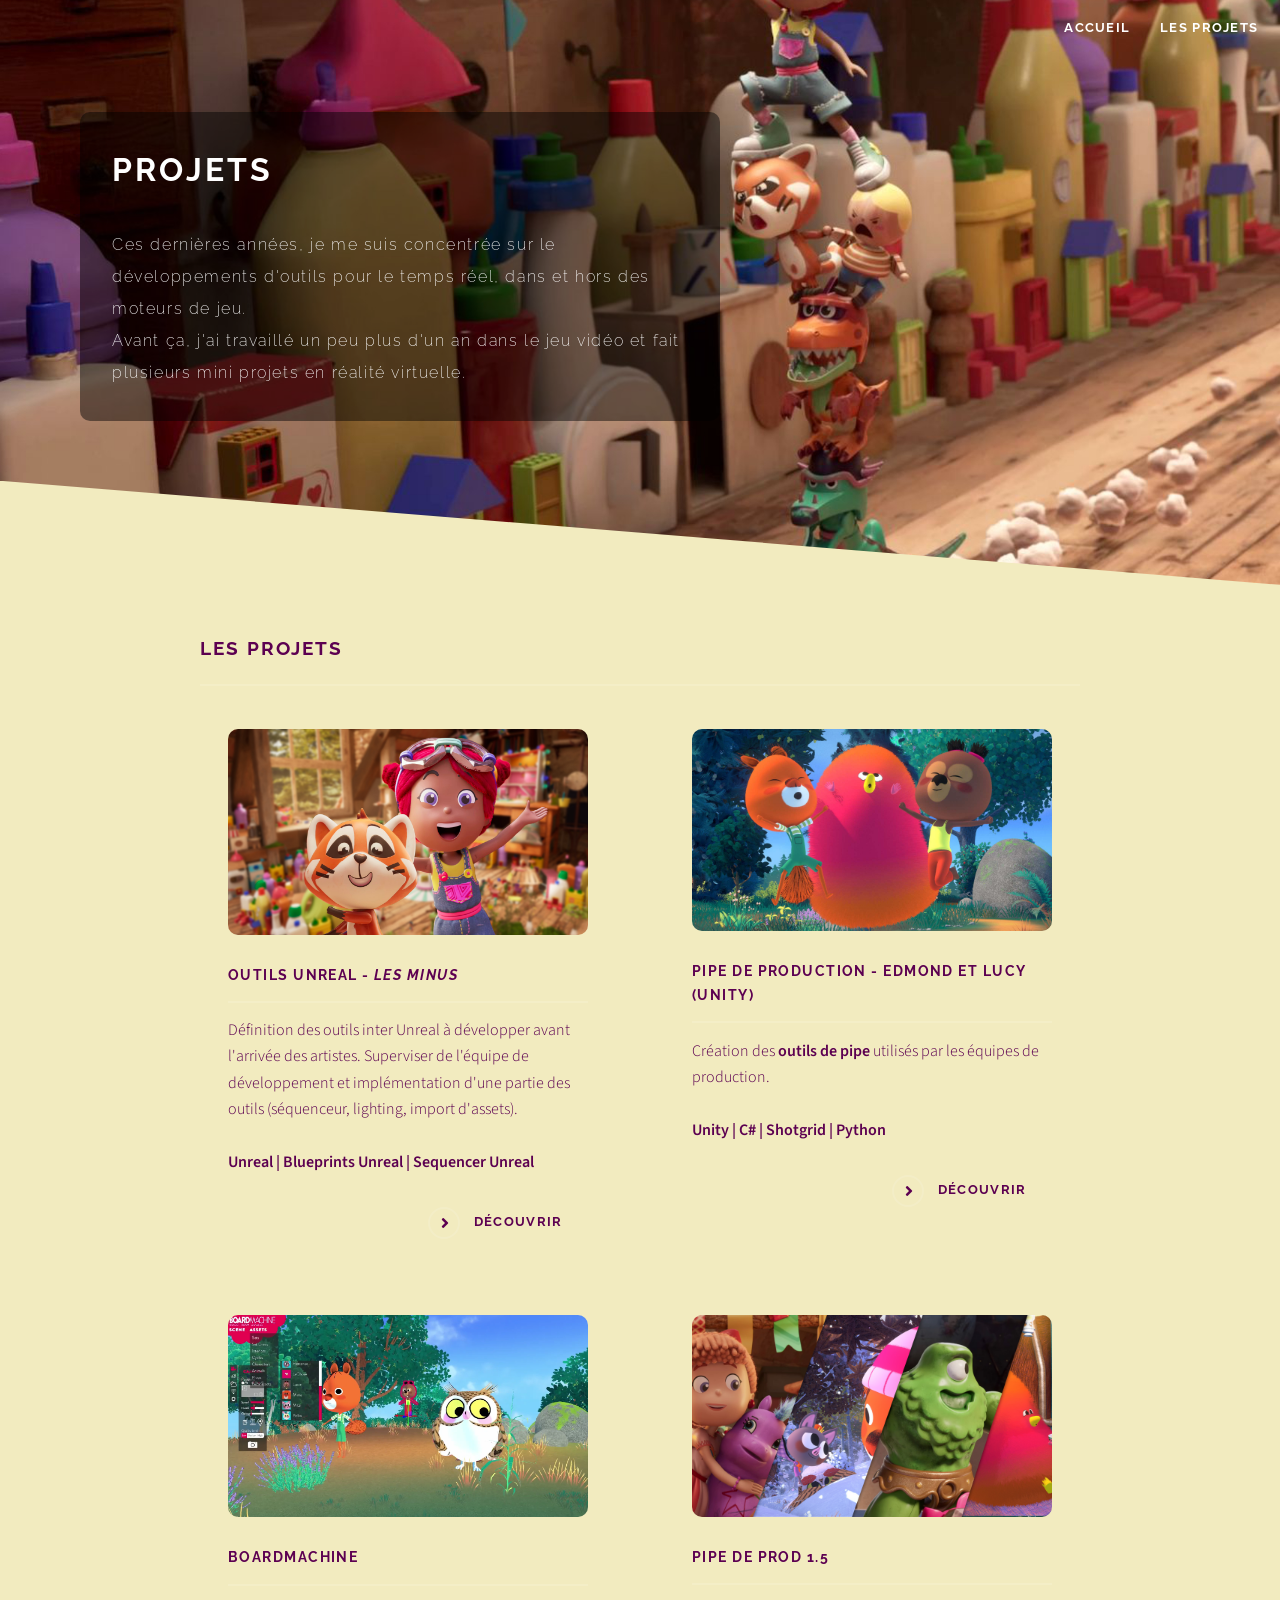
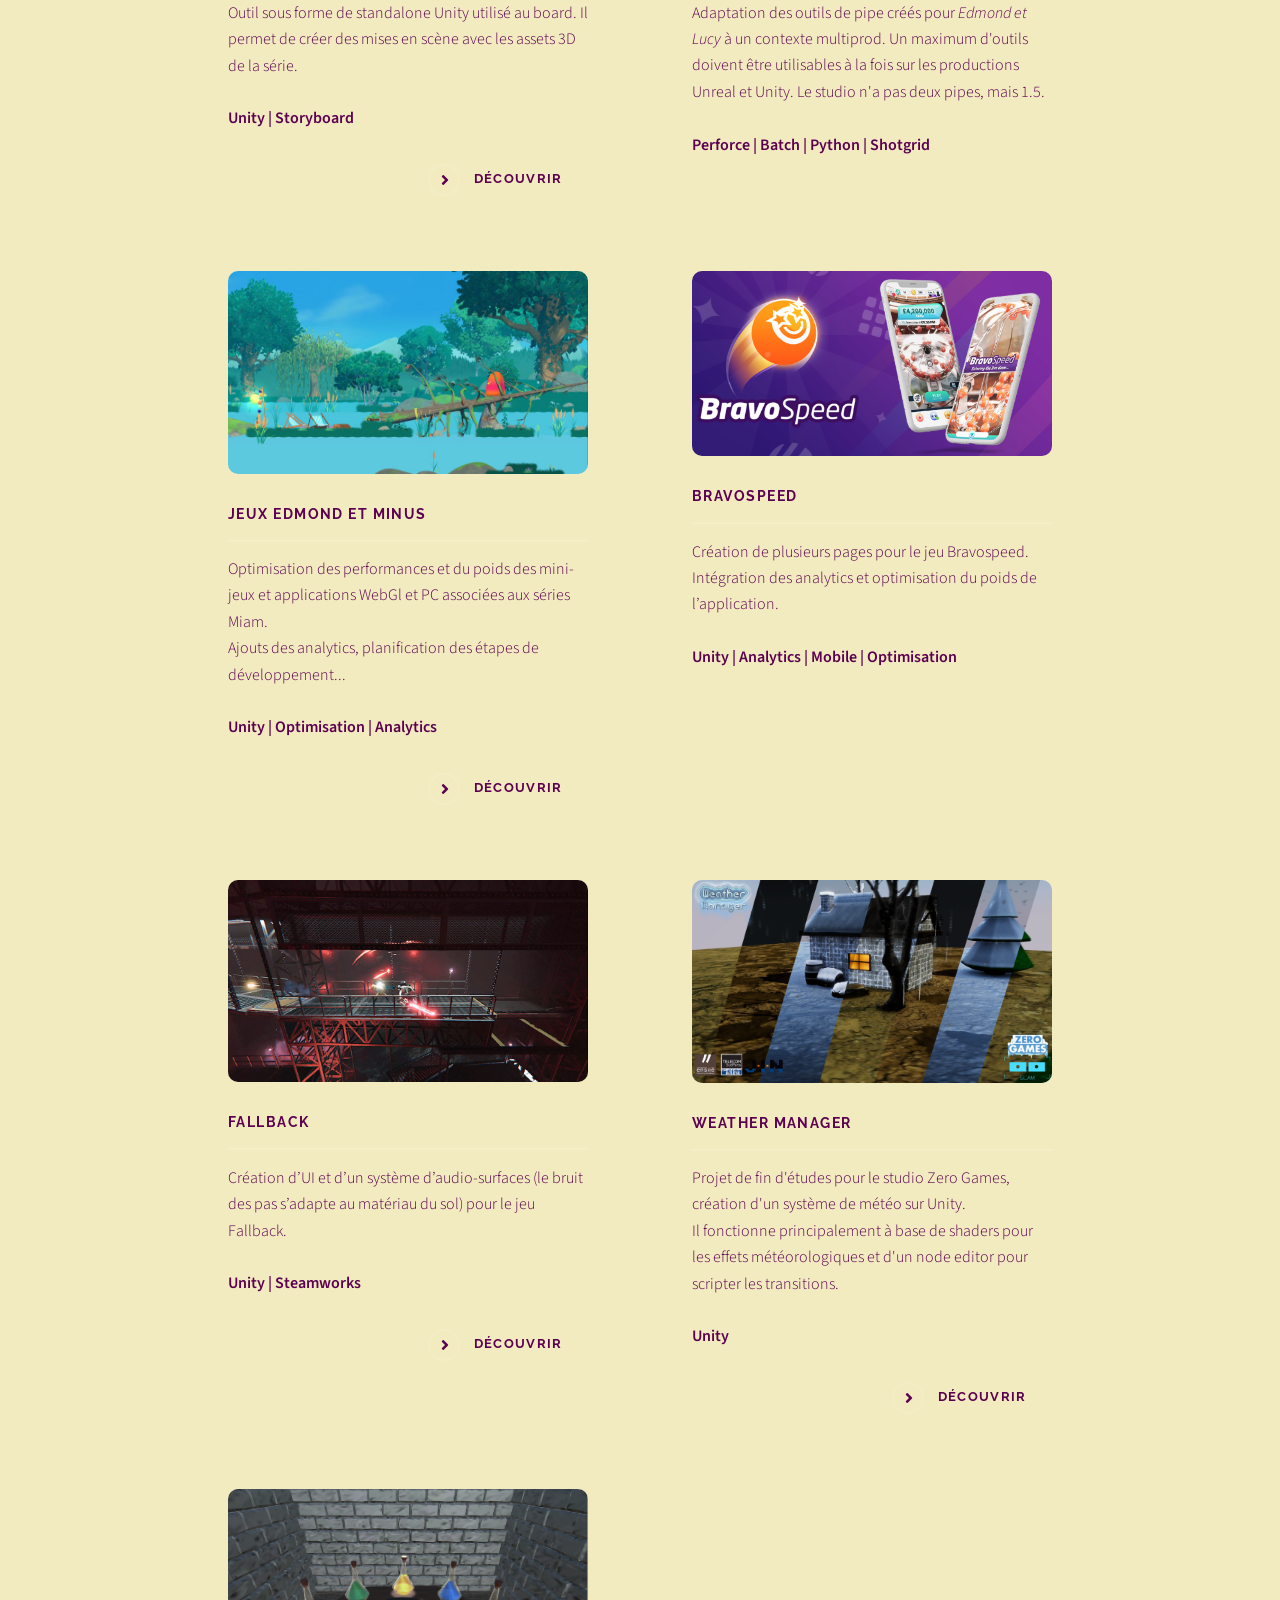
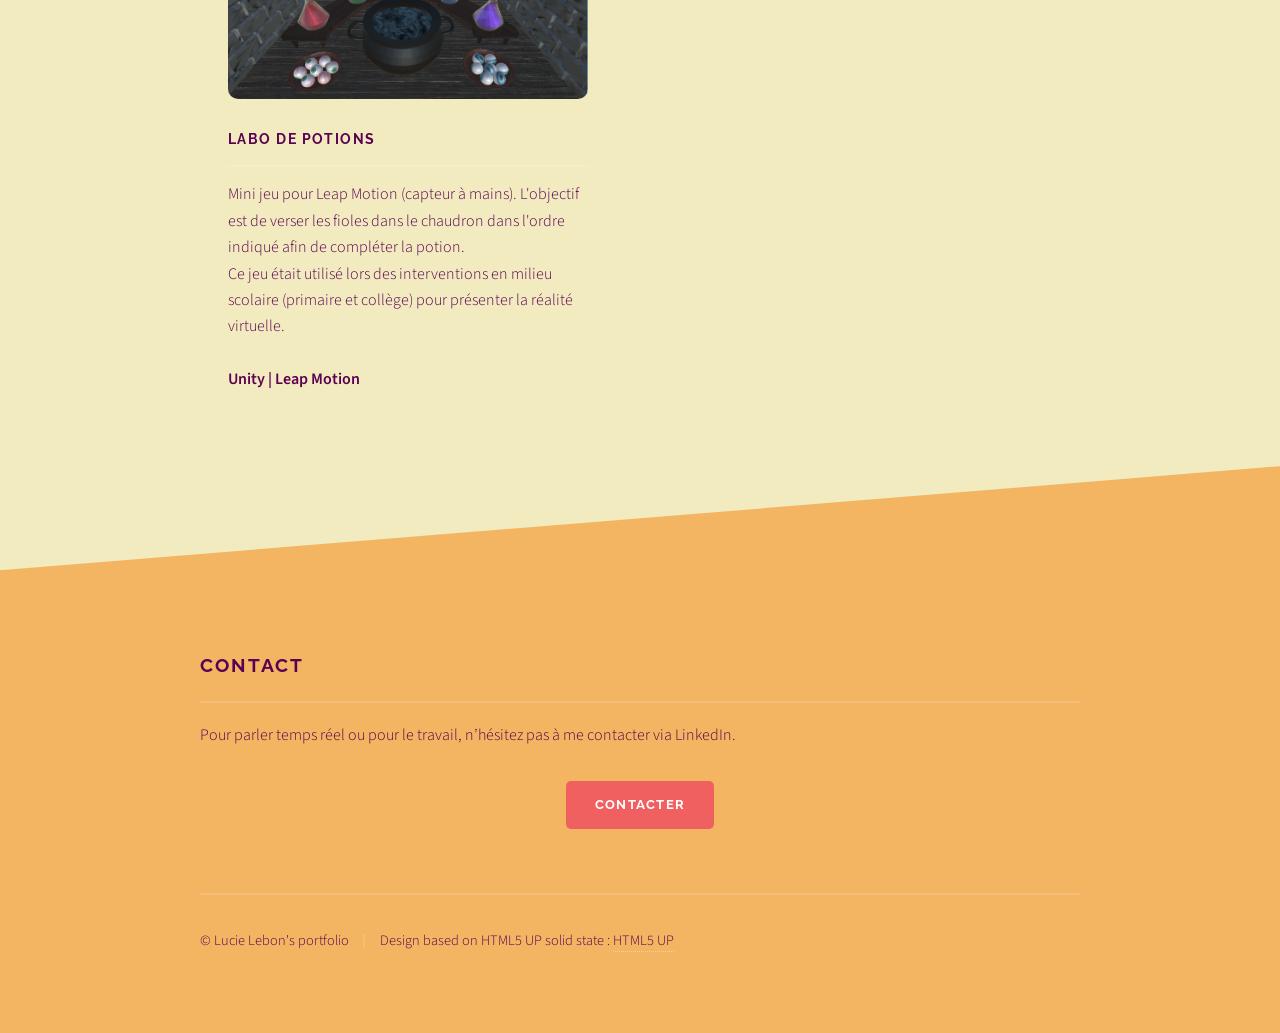
==== projets.html @ c2dc12c7 "Innitial commit : portfolio V1 (index and projects page)" ====
<!DOCTYPE HTML>
<!--
	Based on solid State by HTML5 UP
	html5up.net | @ajlkn
	Free for personal and commercial use under the CCA 3.0 license (html5up.net/license)
-->
<html>
	<head>
		<title>Lucie Lebon - Projets</title>
		<meta charset="utf-8" />
		<meta name="viewport" content="width=device-width, initial-scale=1, user-scalable=no" />
		<link rel="stylesheet" href="assets/css/main.css" />
		<noscript><link rel="stylesheet" href="assets/css/noscript.css" /></noscript>
	</head>
	<body class="is-preload">

		<!-- Page Wrapper -->
			<div id="page-wrapper">

				<!-- Header -->
					<header id="header" class="alt">
						<nav>
							<a href="index.html">Accueil</a>
							<a href="projets.html">Les Projets</a>
						</nav>
					</header>

				<!-- Banner -->
					<section id="banner">
						<div class="inner">
							<h1>Projets</h1>
							<p>Ces dernières années, je me suis concentrée sur le développements d'outils pour le temps réel, dans et hors des moteurs de jeu.<br> Avant ça, j'ai travaillé un peu plus d'un an dans le jeu vidéo et fait plusieurs mini projets en réalité virtuelle.</p>
						</div>
					</section>

				<!-- Wrapper -->
					<section id="wrapper">
						<!-- Four -->
							<section id="four" class="wrapper alt style1">
								<div class="inner">
									<h2 class="major">Les Projets</h2>
										<section class="features">
											<article>
												<a href="#" class="image"><img src="images/Minus_TitusOli.jpg" alt="" /></a>
												<h3 class="major"> Outils Unreal - <em>Les Minus</em></h3>
												<p> Définition des outils inter Unreal à développer avant l'arrivée des artistes. Superviser de l'équipe de développement et implémentation d'une partie des outils (séquenceur, lighting, import d'assets).
													<br><br><b> Unreal | Blueprints Unreal | Sequencer Unreal</b></p>
												<a target="_blank" href="https://vimeo.com/1071017228/202556dc96?fl=pl&fe=cm" class="special">Découvrir</a>
											</article>
											<article>
												<a href="#" class="image"><img src="images/Edmond-S1_2.jpg" alt="" /></a>
												<h3 class="major">Pipe de production - Edmond et Lucy (Unity)</h3>
												<p>Création des <b>outils de pipe</b> utilisés par les équipes de production.
													<br><br><b>Unity | C# | Shotgrid | Python</b></p>												
												<a target="_blank" href="https://vimeo.com/757089770/e929ce6b4c?fl=pl&fe=cm" class="special">Découvrir</a>
											</article>
											<article>
												<a href="#" class="image"><img src="images/BM_A.png" alt="Boardmachine in use" /></a>
												<h3 class="major">BoardMachine</h3>
												<p>Outil sous forme de standalone Unity utilisé au board. Il permet de créer des mises en scène avec les assets 3D de la série.
													<br><br><b>Unity | Storyboard</b>
												</p>
												<a target="_blank" href="https://youtu.be/9EUOyBUL5KM" class="special">Découvrir</a>
											</article>
											<article>
												<a href="#" class="image"><img src="images/Miam.png" alt="" /></a>
												<h3 class="major">Pipe de Prod 1.5</h3>
												<p>Adaptation des outils de pipe créés pour <em>Edmond et Lucy</em> à un contexte multiprod. Un maximum d'outils doivent être utilisables à la fois sur les productions Unreal et Unity. Le studio n'a pas deux pipes, mais 1.5.
												<br><br><b>Perforce | Batch | Python | Shotgrid</b>
												</p>
											</article>
											<article>
												<a href="#" class="image"><img src="images/VoyageChoseB.png" alt="" /></a>
												<h3 class="major">Jeux Edmond et Minus</h3>
												<p>Optimisation des performances et du poids des mini-jeux et applications WebGl et PC associées aux séries Miam.
													<br> Ajouts des analytics, planification des étapes de développement...
													<br><br><b>Unity | Optimisation | Analytics </b></p>
												<a target="_blank" href="https://vimeo.com/1075980829/8befa8e661?fl=pl&fe=cm" class="special">Découvrir</a>
											</article>
											<article>
												<a href="#" class="image"><img src="images/BravoSpeed.png" alt="Bravospeed promotionnal visual" /></a>
												<h3 class="major">Bravospeed</h3>
												<p>Création de plusieurs pages pour le jeu Bravospeed. Intégration des analytics et optimisation du poids de l’application.
													<br><br><b>Unity | Analytics | Mobile | Optimisation</b>
												</p>
											</article>
											<article>
												<a href="#" class="image"><img src="images/Endroad_Fallback.jpg" alt="Fallback level" /></a>
												<h3 class="major">Fallback</h3>
												<p>Création d’UI et d’un système d’audio-surfaces (le bruit des pas s’adapte au matériau du sol) pour le jeu Fallback.
													<br><br><b>Unity | Steamworks</b>
												</p>
												<a target="_blank" href="https://store.steampowered.com/app/864540/Fallback/" class="special">Découvrir</a>
											</article>
											<article>
												<a href="#" class="image"><img src="images/WeatherManager.png" alt="Une même scène, différents effets météo" /></a>
												<h3 class="major">Weather Manager</h3>
												<p>Projet de fin d'études pour le studio Zero Games, création d'un système de météo sur Unity.<br> Il fonctionne principalement à base de shaders pour les effets météorologiques et d'un node editor pour scripter les transitions.
													<br><br><b>Unity</b>
												</p>
												<a target="_blank" href="https://youtu.be/SfbwfLjqabw" class="special">Découvrir</a>
											</article>
											<article>
												<a href="#" class="image"><img src="images/LaboPotions_Square.PNG" alt="Les ingrédients autour du chaudron" /></a>
												<h3 class="major">Labo de potions</h3>
												<p>Mini jeu pour Leap Motion (capteur à mains). L'objectif est de verser les fioles dans le chaudron dans l'ordre indiqué afin de compléter la potion.
													<br> Ce jeu était utilisé lors des interventions en milieu scolaire (primaire et collège) pour présenter la réalité virtuelle.
													<br><br><b>Unity | Leap Motion</b>
												</p>
											</article>
										</section>
								</div>
							</section>

					</section>

				<!-- Footer -->
					<section id="footer">
						<div class="inner">
							<h2 class="major">Contact</h2>
							<p>  Pour parler temps réel ou pour le travail, n’hésitez pas à me contacter via LinkedIn.</p>
							<div style="text-align: center;">
								<a target="_blank" href="www.linkedin.com/in/lucielebon" class="button primary">Contacter</a>
							</div>
							<ul class="copyright">
								<li>&copy; Lucie Lebon's portfolio </li><li>Design based on HTML5 UP solid state : <a href="http://html5up.net">HTML5 UP</a></li>
							</ul>
						</div>
					</section>

			</div>

		<!-- Scripts -->
			<script src="assets/js/jquery.min.js"></script>
			<script src="assets/js/jquery.scrollex.min.js"></script>
			<script src="assets/js/browser.min.js"></script>
			<script src="assets/js/breakpoints.min.js"></script>
			<script src="assets/js/util.js"></script>
			<script src="assets/js/main.js"></script>

	</body>
</html>
---- assets/css/main.css ----
@import url(fontawesome-all.min.css);
@import url("https://fonts.googleapis.com/css?family=Raleway:200,700|Source+Sans+Pro:300,600,300italic,600italic");

/*
	Solid State by HTML5 UP
	html5up.net | @ajlkn
	Free for personal and commercial use under the CCA 3.0 license (html5up.net/license)
*/

html, body, div, span, applet, object,
iframe, h1, h2, h3, h4, h5, h6, p, blockquote,
pre, a, abbr, acronym, address, big, cite,
code, del, dfn, em, img, ins, kbd, q, s, samp,
small, strike, strong, sub, sup, tt, var, b,
u, i, center, dl, dt, dd, ol, ul, li, fieldset,
form, label, legend, table, caption, tbody,
tfoot, thead, tr, th, td, article, aside,
canvas, details, embed, figure, figcaption,
footer, header, hgroup, menu, nav, output, ruby,
section, summary, time, mark, audio, video {
	margin: 0;
	padding: 0;
	border: 0;
	font-size: 100%;
	font: inherit;
	vertical-align: baseline;}

article, aside, details, figcaption, figure,
footer, header, hgroup, menu, nav, section {
	display: block;}

body {
	line-height: 1;
}

ol, ul {
	list-style: none;
}

blockquote, q {
	quotes: none;
}

	blockquote:before, blockquote:after, q:before, q:after {
		content: '';
		content: none;
	}

table {
	border-collapse: collapse;
	border-spacing: 0;
}

body {
	-webkit-text-size-adjust: none;
}

mark {
	background-color: transparent;
	color: inherit;
}

input::-moz-focus-inner {
	border: 0;
	padding: 0;
}

input, select, textarea {
	-moz-appearance: none;
	-webkit-appearance: none;
	-ms-appearance: none;
	appearance: none;
}

/* Basic */

	@-ms-viewport {
		width: device-width;
	}

	body {
		-ms-overflow-style: scrollbar;
	}

	@media screen and (max-width: 480px) {

		html, body {
			min-width: 320px;
		}

	}

	html {
		box-sizing: border-box;
	}

	*, *:before, *:after {
		box-sizing: inherit;
	}

	body {
		background-color: #F2EBBF;
		/* background-image: linear-gradient(to top, rgba(46, 49, 65, 0.8), rgba(46, 49, 65, 0.8)), url("../../images/bg.jpg"); */
		background-size: auto,
 cover;
		background-attachment: fixed,
 fixed;
		background-position: center,
 center;
	}

		body.is-preload *, body.is-preload *:before, body.is-preload *:after {
			-moz-animation: none !important;
			-webkit-animation: none !important;
			-ms-animation: none !important;
			animation: none !important;
			-moz-transition: none !important;
			-webkit-transition: none !important;
			-ms-transition: none !important;
			transition: none !important;
		}

/* Type */

	body, input, select, textarea {
		color: #5C0051;
		font-family: "Source Sans Pro", Helvetica, sans-serif;
		font-size: 16.5pt;
		font-weight: 300;
		line-height: 1.65;
	}

		@media screen and (max-width: 1680px) {

			body, input, select, textarea {
				font-size: 13pt;
			}

		}

		@media screen and (max-width: 1280px) {

			body, input, select, textarea {
				font-size: 12pt;
			}

		}

		@media screen and (max-width: 980px) {

			body, input, select, textarea {
				font-size: 12pt;
			}

		}

		@media screen and (max-width: 736px) {

			body, input, select, textarea {
				font-size: 12pt;
			}

		}

		@media screen and (max-width: 480px) {

			body, input, select, textarea {
				font-size: 12pt;
			}

		}

	a {
		-moz-transition: color 0.2s ease-in-out, border-bottom-color 0.2s ease-in-out;
		-webkit-transition: color 0.2s ease-in-out, border-bottom-color 0.2s ease-in-out;
		-ms-transition: color 0.2s ease-in-out, border-bottom-color 0.2s ease-in-out;
		transition: color 0.2s ease-in-out, border-bottom-color 0.2s ease-in-out;
		border-bottom: dotted 1px rgba(255, 255, 255, 0.35);
		color: #5C0051;
		text-decoration: none;
	}

		a:hover {
			border-bottom-color: transparent;
			color: #5C0051 !important;
		}

		a.special:not(.button) {
			text-decoration: none;
			border-bottom: 0;
			display: block;
			font-family: Raleway, Helvetica, sans-serif;
			font-size: 0.8em;
			font-weight: 700;
			letter-spacing: 0.1em;
			margin: 0 2em 2em 2em;
			text-transform: uppercase;
			text-align: right;
		}

			a.special:not(.button):before {
				-moz-osx-font-smoothing: grayscale;
				-webkit-font-smoothing: antialiased;
				display: inline-block;
				font-style: normal;
				font-variant: normal;
				text-rendering: auto;
				line-height: 1;
				text-transform: none !important;
				font-family: 'Font Awesome 5 Free';
				font-weight: 900;
			}

			a.special:not(.button):before {
				-moz-transition: background-color 0.2s ease-in-out;
				-webkit-transition: background-color 0.2s ease-in-out;
				-ms-transition: background-color 0.2s ease-in-out;
				transition: background-color 0.2s ease-in-out;
				border-radius: 100%;
				border: solid 2px rgba(255, 255, 255, 0.125);
				content: '\f105';
				display: inline-block;
				font-size: 1.25em;
				height: 2em;
				line-height: 1.75em;
				margin-right: 0.85em;
				text-align: center;
				text-indent: 0.15em;
				vertical-align: middle;
				width: 2em;
			}

			a.special:not(.button):hover:before {
				background-color: rgba(255, 255, 255, 0.025);
			}

			a.special:not(.button):active:before {
				background-color: rgba(255, 255, 255, 0.075);
			}

	strong, b {
		color: #5C0051;
		font-weight: 600;
	}

	em, i {
		font-style: italic;
	}

	p {
		margin: 0 0 2em 0;
	}

	h1, h2, h3, h4, h5, h6 {
		color: #5C0051;
		font-family: Raleway, Helvetica, sans-serif;
		font-weight: 600;
		letter-spacing: 0.1em;
		margin: 0 0 1em 0;
	}

	h1, h2, h3{
		text-transform: uppercase;
		font-weight: 700;
	}

		h1 a, h2 a, h3 a, h4 a, h5 a, h6 a {
			color: inherit;
			text-decoration: none;
			border-bottom: 0;
		}

		h1 span, h2 span, h3 span, h4 span, h5 span, h6 span {
			font-weight: 200;
		}

		h1.major, h2.major, h3.major, h4.major, h5.major, h6.major {
			padding-bottom: 1em;
			border-bottom: solid 2px rgba(255, 255, 255, 0.125);
		}

	h2 {
		font-size: 1.2em;
	}

	h3 {
		font-size: 0.9em;
	}

	h4 {
		font-size: 0.8em;
		margin: 0;
    	padding: 0 0 0.5em 0;
	}


	h5 {
		font-size: 0.7em;
	}

	h6 {
		font-size: 0.7em;
	}

	.dev::before, .recherche::before, .humain::before, .miam::before {
		content:"";
		display: inline-block;
		width: 32px;
		height: 32px;
		background-size: contain;
		background-repeat: no-repeat;
		margin-right: 8px;
		vertical-align: middle;
	}

	.dev::before {
		background-image: url(images/Icone_SurMesure_Colored.png);
	}

	.recherche::before {
		background-image: url(images/Icone_DiscussionTech_Colored.png);
	}

	.humain::before {
		background-image: url(images/Icone_Discussion_Colored.png);
	}

	.miam::before {
		padding-bottom: 1.4em;
		width: 32px;
		height: 32px;
		background-image: url(images/LogoMiam_Rose.png);
	}

	.miam{
		padding-bottom: 1em;
		border-bottom: solid 2px rgba(255, 255, 255, 0.125);
	}

	@media screen and (max-width: 736px) {

		h2 {
			font-size: 1em;
		}

		h3 {
			font-size: 0.8em;
		}

	}

	sub {
		font-size: 0.8em;
		position: relative;
		top: 0.5em;
	}

	sup {
		font-size: 0.8em;
		position: relative;
		top: -0.5em;
	}

	blockquote {
		border-left: solid 4px rgba(255, 255, 255, 0.125);
		font-style: italic;
		margin: 0 0 2em 0;
		padding: 0.5em 0 0.5em 2em;
	}

	code {
		background: rgba(255, 255, 255, 0.025);
		border-radius: 5px;
		border: solid 2px rgba(255, 255, 255, 0.125);
		font-family: "Courier New", monospace;
		font-size: 0.9em;
		margin: 0 0.25em;
		padding: 0.25em 0.65em;
	}

	pre {
		-webkit-overflow-scrolling: touch;
		font-family: "Courier New", monospace;
		font-size: 0.9em;
		margin: 0 0 2em 0;
	}

		pre code {
			display: block;
			line-height: 1.75em;
			padding: 1em 1.5em;
			overflow-x: auto;
		}

	hr {
		border: 0;
		border-bottom: solid 2px rgba(255, 255, 255, 0.125);
		margin: 2.5em 0;
	}

		hr.major {
			margin: 4em 0;
		}

	.align-left {
		text-align: left;
	}

	.align-center {
		text-align: center;
	}

	.align-right {
		text-align: right;
	}

/* Row */

	.row {
		display: flex;
		flex-wrap: wrap;
		box-sizing: border-box;
		align-items: stretch;
	}

		.row > * {
			box-sizing: border-box;
		}

		.row.gtr-uniform > * > :last-child {
			margin-bottom: 0;
		}

		.row.aln-left {
			justify-content: flex-start;
		}

		.row.aln-center {
			justify-content: center;
		}

		.row.aln-right {
			justify-content: flex-end;
		}

		.row.aln-top {
			align-items: flex-start;
		}

		.row.aln-middle {
			align-items: center;
		}

		.row.aln-bottom {
			align-items: flex-end;
		}

		.row > .imp {
			order: -1;
		}

		.row > .col-1 {
			width: 8.33333%;
		}

		.row > .off-1 {
			margin-left: 8.33333%;
		}

		.row > .col-2 {
			width: 16.66667%;
		}

		.row > .off-2 {
			margin-left: 16.66667%;
		}

		.row > .col-3 {
			width: 25%;
		}

		.row > .off-3 {
			margin-left: 25%;
		}

		.row > .col-4 {
			width: 33.33333%;
		}

		.row > .off-4 {
			margin-left: 33.33333%;
		}

		.row > .col-5 {
			width: 41.66667%;
		}

		.row > .off-5 {
			margin-left: 41.66667%;
		}

		.row > .col-6 {
			width: 50%;
		}

		.row > .off-6 {
			margin-left: 50%;
		}

		.row > .col-7 {
			width: 58.33333%;
		}

		.row > .off-7 {
			margin-left: 58.33333%;
		}

		.row > .col-8 {
			width: 66.66667%;
		}

		.row > .off-8 {
			margin-left: 66.66667%;
		}

		.row > .col-9 {
			width: 75%;
		}

		.row > .off-9 {
			margin-left: 75%;
		}

		.row > .col-10 {
			width: 83.33333%;
		}

		.row > .off-10 {
			margin-left: 83.33333%;
		}

		.row > .col-11 {
			width: 91.66667%;
		}

		.row > .off-11 {
			margin-left: 91.66667%;
		}

		.row > .col-12 {
			width: 100%;
		}

		.row > .off-12 {
			margin-left: 100%;
		}

		.row.gtr-0 {
			margin-top: 0;
			margin-left: 0em;
		}

			.row.gtr-0 > * {
				padding: 0 0 0 0em;
			}

			.row.gtr-0.gtr-uniform {
				margin-top: 0em;
			}

				.row.gtr-0.gtr-uniform > * {
					padding-top: 0em;
				}

		.row.gtr-25 {
			margin-top: 0;
			margin-left: -0.4375em;
		}

			.row.gtr-25 > * {
				padding: 0 0 0 0.4375em;
			}

			.row.gtr-25.gtr-uniform {
				margin-top: -0.4375em;
			}

				.row.gtr-25.gtr-uniform > * {
					padding-top: 0.4375em;
				}

		.row.gtr-50 {
			margin-top: 0;
			margin-left: -0.875em;
		}

			.row.gtr-50 > * {
				padding: 0 0 0 0.875em;
			}

			.row.gtr-50.gtr-uniform {
				margin-top: -0.875em;
			}

				.row.gtr-50.gtr-uniform > * {
					padding-top: 0.875em;
				}

		.row {
			margin-top: 0;
			margin-left: -1.75em;
		}

			.row > * {
				padding: 0 1em 0 1.75em;
				margin-bottom: 2em;
			}

			.row.gtr-uniform {
				margin-top: -1.75em;
			}

				.row.gtr-uniform > * {
					padding-top: 1.75em;
				}

		.row.gtr-150 {
			margin-top: 0;
			margin-left: -2.625em;
		}

			.row.gtr-150 > * {
				padding: 0 0 0 2.625em;
			}

			.row.gtr-150.gtr-uniform {
				margin-top: -2.625em;
			}

				.row.gtr-150.gtr-uniform > * {
					padding-top: 2.625em;
				}

		.row.gtr-200 {
			margin-top: 0;
			margin-left: -3.5em;
		}

			.row.gtr-200 > * {
				padding: 0 0 0 3.5em;
			}

			.row.gtr-200.gtr-uniform {
				margin-top: -3.5em;
			}

				.row.gtr-200.gtr-uniform > * {
					padding-top: 3.5em;
				}

		@media screen and (max-width: 1680px) {

			.row {
				display: flex;
				flex-wrap: wrap;
				box-sizing: border-box;
				align-items: stretch;
			}

				.row > * {
					box-sizing: border-box;
				}

				.row.gtr-uniform > * > :last-child {
					margin-bottom: 0;
				}

				.row.aln-left {
					justify-content: flex-start;
				}

				.row.aln-center {
					justify-content: center;
				}

				.row.aln-right {
					justify-content: flex-end;
				}

				.row.aln-top {
					align-items: flex-start;
				}

				.row.aln-middle {
					align-items: center;
				}

				.row.aln-bottom {
					align-items: flex-end;
				}

				.row > .imp-xlarge {
					order: -1;
				}

				.row > .col-1-xlarge {
					width: 8.33333%;
				}

				.row > .off-1-xlarge {
					margin-left: 8.33333%;
				}

				.row > .col-2-xlarge {
					width: 16.66667%;
				}

				.row > .off-2-xlarge {
					margin-left: 16.66667%;
				}

				.row > .col-3-xlarge {
					width: 25%;
				}

				.row > .off-3-xlarge {
					margin-left: 25%;
				}

				.row > .col-4-xlarge {
					width: 33.33333%;
				}

				.row > .off-4-xlarge {
					margin-left: 33.33333%;
				}

				.row > .col-5-xlarge {
					width: 41.66667%;
				}

				.row > .off-5-xlarge {
					margin-left: 41.66667%;
				}

				.row > .col-6-xlarge {
					width: 50%;
				}

				.row > .off-6-xlarge {
					margin-left: 50%;
				}

				.row > .col-7-xlarge {
					width: 58.33333%;
				}

				.row > .off-7-xlarge {
					margin-left: 58.33333%;
				}

				.row > .col-8-xlarge {
					width: 66.66667%;
				}

				.row > .off-8-xlarge {
					margin-left: 66.66667%;
				}

				.row > .col-9-xlarge {
					width: 75%;
				}

				.row > .off-9-xlarge {
					margin-left: 75%;
				}

				.row > .col-10-xlarge {
					width: 83.33333%;
				}

				.row > .off-10-xlarge {
					margin-left: 83.33333%;
				}

				.row > .col-11-xlarge {
					width: 91.66667%;
				}

				.row > .off-11-xlarge {
					margin-left: 91.66667%;
				}

				.row > .col-12-xlarge {
					width: 100%;
				}

				.row > .off-12-xlarge {
					margin-left: 100%;
				}

				.row.gtr-0 {
					margin-top: 0;
					margin-left: 0em;
				}

					.row.gtr-0 > * {
						padding: 0 0 0 0em;
					}

					.row.gtr-0.gtr-uniform {
						margin-top: 0em;
					}

						.row.gtr-0.gtr-uniform > * {
							padding-top: 0em;
						}

				.row.gtr-25 {
					margin-top: 0;
					margin-left: -0.4375em;
				}

					.row.gtr-25 > * {
						padding: 0 0 0 0.4375em;
					}

					.row.gtr-25.gtr-uniform {
						margin-top: -0.4375em;
					}

						.row.gtr-25.gtr-uniform > * {
							padding-top: 0.4375em;
						}

				.row.gtr-50 {
					margin-top: 0;
					margin-left: -0.875em;
				}

					.row.gtr-50 > * {
						padding: 0 0 0 0.875em;
					}

					.row.gtr-50.gtr-uniform {
						margin-top: -0.875em;
					}

						.row.gtr-50.gtr-uniform > * {
							padding-top: 0.875em;
						}

				.row {
					margin-top: 0;
					margin-left: -1.75em;
				}

					.row > * {
						padding: 0 1em 0 1.75em;
						margin-bottom: 2em;
					}

					.row.gtr-uniform {
						margin-top: -1.75em;
					}

						.row.gtr-uniform > * {
							padding-top: 1.75em;
						}

				.row.gtr-150 {
					margin-top: 0;
					margin-left: -2.625em;
				}

					.row.gtr-150 > * {
						padding: 0 0 0 2.625em;
					}

					.row.gtr-150.gtr-uniform {
						margin-top: -2.625em;
					}

						.row.gtr-150.gtr-uniform > * {
							padding-top: 2.625em;
						}

				.row.gtr-200 {
					margin-top: 0;
					margin-left: -3.5em;
				}

					.row.gtr-200 > * {
						padding: 0 0 0 3.5em;
					}

					.row.gtr-200.gtr-uniform {
						margin-top: -3.5em;
					}

						.row.gtr-200.gtr-uniform > * {
							padding-top: 3.5em;
						}

		}

		@media screen and (max-width: 1280px) {

			.row {
				display: flex;
				flex-wrap: wrap;
				box-sizing: border-box;
				align-items: stretch;
			}

				.row > * {
					box-sizing: border-box;
				}

				.row.gtr-uniform > * > :last-child {
					margin-bottom: 0;
				}

				.row.aln-left {
					justify-content: flex-start;
				}

				.row.aln-center {
					justify-content: center;
				}

				.row.aln-right {
					justify-content: flex-end;
				}

				.row.aln-top {
					align-items: flex-start;
				}

				.row.aln-middle {
					align-items: center;
				}

				.row.aln-bottom {
					align-items: flex-end;
				}

				.row > .imp-large {
					order: -1;
				}

				.row > .col-1-large {
					width: 8.33333%;
				}

				.row > .off-1-large {
					margin-left: 8.33333%;
				}

				.row > .col-2-large {
					width: 16.66667%;
				}

				.row > .off-2-large {
					margin-left: 16.66667%;
				}

				.row > .col-3-large {
					width: 25%;
				}

				.row > .off-3-large {
					margin-left: 25%;
				}

				.row > .col-4-large {
					width: 33.33333%;
				}

				.row > .off-4-large {
					margin-left: 33.33333%;
				}

				.row > .col-5-large {
					width: 41.66667%;
				}

				.row > .off-5-large {
					margin-left: 41.66667%;
				}

				.row > .col-6-large {
					width: 50%;
				}

				.row > .off-6-large {
					margin-left: 50%;
				}

				.row > .col-7-large {
					width: 58.33333%;
				}

				.row > .off-7-large {
					margin-left: 58.33333%;
				}

				.row > .col-8-large {
					width: 66.66667%;
				}

				.row > .off-8-large {
					margin-left: 66.66667%;
				}

				.row > .col-9-large {
					width: 75%;
				}

				.row > .off-9-large {
					margin-left: 75%;
				}

				.row > .col-10-large {
					width: 83.33333%;
				}

				.row > .off-10-large {
					margin-left: 83.33333%;
				}

				.row > .col-11-large {
					width: 91.66667%;
				}

				.row > .off-11-large {
					margin-left: 91.66667%;
				}

				.row > .col-12-large {
					width: 100%;
				}

				.row > .off-12-large {
					margin-left: 100%;
				}

				.row.gtr-0 {
					margin-top: 0;
					margin-left: 0em;
				}

					.row.gtr-0 > * {
						padding: 0 0 0 0em;
					}

					.row.gtr-0.gtr-uniform {
						margin-top: 0em;
					}

						.row.gtr-0.gtr-uniform > * {
							padding-top: 0em;
						}

				.row.gtr-25 {
					margin-top: 0;
					margin-left: -0.4375em;
				}

					.row.gtr-25 > * {
						padding: 0 0 0 0.4375em;
					}

					.row.gtr-25.gtr-uniform {
						margin-top: -0.4375em;
					}

						.row.gtr-25.gtr-uniform > * {
							padding-top: 0.4375em;
						}

				.row.gtr-50 {
					margin-top: 0;
					margin-left: -0.875em;
				}

					.row.gtr-50 > * {
						padding: 0 0 0 0.875em;
					}

					.row.gtr-50.gtr-uniform {
						margin-top: -0.875em;
					}

						.row.gtr-50.gtr-uniform > * {
							padding-top: 0.875em;
						}

				.row {
					margin-top: 0;
					margin-left: -1.75em;
				}

					.row > * {
						padding: 0 1em 0 1.75em;
						margin-bottom: 2em;
					}

					.row.gtr-uniform {
						margin-top: -1.75em;
					}

						.row.gtr-uniform > * {
							padding-top: 1.75em;
						}

				.row.gtr-150 {
					margin-top: 0;
					margin-left: -2.625em;
				}

					.row.gtr-150 > * {
						padding: 0 0 0 2.625em;
					}

					.row.gtr-150.gtr-uniform {
						margin-top: -2.625em;
					}

						.row.gtr-150.gtr-uniform > * {
							padding-top: 2.625em;
						}

				.row.gtr-200 {
					margin-top: 0;
					margin-left: -3.5em;
				}

					.row.gtr-200 > * {
						padding: 0 0 0 3.5em;
					}

					.row.gtr-200.gtr-uniform {
						margin-top: -3.5em;
					}

						.row.gtr-200.gtr-uniform > * {
							padding-top: 3.5em;
						}

		}

		@media screen and (max-width: 980px) {

			.row {
				display: flex;
				flex-wrap: wrap;
				box-sizing: border-box;
				align-items: stretch;
			}

				.row > * {
					box-sizing: border-box;
				}

				.row.gtr-uniform > * > :last-child {
					margin-bottom: 0;
				}

				.row.aln-left {
					justify-content: flex-start;
				}

				.row.aln-center {
					justify-content: center;
				}

				.row.aln-right {
					justify-content: flex-end;
				}

				.row.aln-top {
					align-items: flex-start;
				}

				.row.aln-middle {
					align-items: center;
				}

				.row.aln-bottom {
					align-items: flex-end;
				}

				.row > .imp-medium {
					order: -1;
				}

				.row > .col-1-medium {
					width: 8.33333%;
				}

				.row > .off-1-medium {
					margin-left: 8.33333%;
				}

				.row > .col-2-medium {
					width: 16.66667%;
				}

				.row > .off-2-medium {
					margin-left: 16.66667%;
				}

				.row > .col-3-medium {
					width: 25%;
				}

				.row > .off-3-medium {
					margin-left: 25%;
				}

				.row > .col-4-medium {
					width: 33.33333%;
				}

				.row > .off-4-medium {
					margin-left: 33.33333%;
				}

				.row > .col-5-medium {
					width: 41.66667%;
				}

				.row > .off-5-medium {
					margin-left: 41.66667%;
				}

				.row > .col-6-medium {
					width: 50%;
				}

				.row > .off-6-medium {
					margin-left: 50%;
				}

				.row > .col-7-medium {
					width: 58.33333%;
				}

				.row > .off-7-medium {
					margin-left: 58.33333%;
				}

				.row > .col-8-medium {
					width: 66.66667%;
				}

				.row > .off-8-medium {
					margin-left: 66.66667%;
				}

				.row > .col-9-medium {
					width: 75%;
				}

				.row > .off-9-medium {
					margin-left: 75%;
				}

				.row > .col-10-medium {
					width: 83.33333%;
				}

				.row > .off-10-medium {
					margin-left: 83.33333%;
				}

				.row > .col-11-medium {
					width: 91.66667%;
				}

				.row > .off-11-medium {
					margin-left: 91.66667%;
				}

				.row > .col-12-medium {
					width: 100%;
				}

				.row > .off-12-medium {
					margin-left: 100%;
				}

				.row.gtr-0 {
					margin-top: 0;
					margin-left: 0em;
				}

					.row.gtr-0 > * {
						padding: 0 0 0 0em;
					}

					.row.gtr-0.gtr-uniform {
						margin-top: 0em;
					}

						.row.gtr-0.gtr-uniform > * {
							padding-top: 0em;
						}

				.row.gtr-25 {
					margin-top: 0;
					margin-left: -0.4375em;
				}

					.row.gtr-25 > * {
						padding: 0 0 0 0.4375em;
					}

					.row.gtr-25.gtr-uniform {
						margin-top: -0.4375em;
					}

						.row.gtr-25.gtr-uniform > * {
							padding-top: 0.4375em;
						}

				.row.gtr-50 {
					margin-top: 0;
					margin-left: -0.875em;
				}

					.row.gtr-50 > * {
						padding: 0 0 0 0.875em;
					}

					.row.gtr-50.gtr-uniform {
						margin-top: -0.875em;
					}

						.row.gtr-50.gtr-uniform > * {
							padding-top: 0.875em;
						}

				.row {
					margin-top: 0;
					margin-left: -1.75em;
				}

					.row > * {
						padding: 0 0 0 1.75em;
						margin-bottom: 2em;
					}

					.row.gtr-uniform {
						margin-top: -1.75em;
					}

						.row.gtr-uniform > * {
							padding-top: 1.75em;
						}

				.row.gtr-150 {
					margin-top: 0;
					margin-left: -2.625em;
				}

					.row.gtr-150 > * {
						padding: 0 0 0 2.625em;
					}

					.row.gtr-150.gtr-uniform {
						margin-top: -2.625em;
					}

						.row.gtr-150.gtr-uniform > * {
							padding-top: 2.625em;
						}

				.row.gtr-200 {
					margin-top: 0;
					margin-left: -3.5em;
				}

					.row.gtr-200 > * {
						padding: 0 0 0 3.5em;
					}

					.row.gtr-200.gtr-uniform {
						margin-top: -3.5em;
					}

						.row.gtr-200.gtr-uniform > * {
							padding-top: 3.5em;
						}

		}

		@media screen and (max-width: 736px) {

			.row {
				display: flex;
				flex-wrap: wrap;
				box-sizing: border-box;
				align-items: stretch;
			}

				.row > * {
					box-sizing: border-box;
				}

				.row.gtr-uniform > * > :last-child {
					margin-bottom: 0;
				}

				.row.aln-left {
					justify-content: flex-start;
				}

				.row.aln-center {
					justify-content: center;
				}

				.row.aln-right {
					justify-content: flex-end;
				}

				.row.aln-top {
					align-items: flex-start;
				}

				.row.aln-middle {
					align-items: center;
				}

				.row.aln-bottom {
					align-items: flex-end;
				}

				.row > .imp-small {
					order: -1;
				}

				.row > .col-1-small {
					width: 8.33333%;
				}

				.row > .off-1-small {
					margin-left: 8.33333%;
				}

				.row > .col-2-small {
					width: 16.66667%;
				}

				.row > .off-2-small {
					margin-left: 16.66667%;
				}

				.row > .col-3-small {
					width: 25%;
				}

				.row > .off-3-small {
					margin-left: 25%;
				}

				.row > .col-4-small {
					width: 33.33333%;
				}

				.row > .off-4-small {
					margin-left: 33.33333%;
				}

				.row > .col-5-small {
					width: 41.66667%;
				}

				.row > .off-5-small {
					margin-left: 41.66667%;
				}

				.row > .col-6-small {
					width: 50%;
				}

				.row > .off-6-small {
					margin-left: 50%;
				}

				.row > .col-7-small {
					width: 58.33333%;
				}

				.row > .off-7-small {
					margin-left: 58.33333%;
				}

				.row > .col-8-small {
					width: 66.66667%;
				}

				.row > .off-8-small {
					margin-left: 66.66667%;
				}

				.row > .col-9-small {
					width: 75%;
				}

				.row > .off-9-small {
					margin-left: 75%;
				}

				.row > .col-10-small {
					width: 83.33333%;
				}

				.row > .off-10-small {
					margin-left: 83.33333%;
				}

				.row > .col-11-small {
					width: 91.66667%;
				}

				.row > .off-11-small {
					margin-left: 91.66667%;
				}

				.row > .col-12-small {
					width: 100%;
				}

				.row > .off-12-small {
					margin-left: 100%;
				}

				.row.gtr-0 {
					margin-top: 0;
					margin-left: 0em;
				}

					.row.gtr-0 > * {
						padding: 0 0 0 0em;
					}

					.row.gtr-0.gtr-uniform {
						margin-top: 0em;
					}

						.row.gtr-0.gtr-uniform > * {
							padding-top: 0em;
						}

				.row.gtr-25 {
					margin-top: 0;
					margin-left: -0.3125em;
				}

					.row.gtr-25 > * {
						padding: 0 0 0 0.3125em;
					}

					.row.gtr-25.gtr-uniform {
						margin-top: -0.3125em;
					}

						.row.gtr-25.gtr-uniform > * {
							padding-top: 0.3125em;
						}

				.row.gtr-50 {
					margin-top: 0;
					margin-left: -0.625em;
				}

					.row.gtr-50 > * {
						padding: 0 0 0 0.625em;
					}

					.row.gtr-50.gtr-uniform {
						margin-top: -0.625em;
					}

						.row.gtr-50.gtr-uniform > * {
							padding-top: 0.625em;
						}

				.row {
					margin-top: 0;
					margin-left: -1.25em;
				}

					.row > * {
						padding: 0 0 0 1.25em;
						margin-bottom: 2em;
					}

					.row.gtr-uniform {
						margin-top: -1.25em;
					}

						.row.gtr-uniform > * {
							padding-top: 1.25em;
						}

				.row.gtr-150 {
					margin-top: 0;
					margin-left: -1.875em;
				}

					.row.gtr-150 > * {
						padding: 0 0 0 1.875em;
					}

					.row.gtr-150.gtr-uniform {
						margin-top: -1.875em;
					}

						.row.gtr-150.gtr-uniform > * {
							padding-top: 1.875em;
						}

				.row.gtr-200 {
					margin-top: 0;
					margin-left: -2.5em;
				}

					.row.gtr-200 > * {
						padding: 0 0 0 2.5em;
					}

					.row.gtr-200.gtr-uniform {
						margin-top: -2.5em;
					}

						.row.gtr-200.gtr-uniform > * {
							padding-top: 2.5em;
						}

		}

		@media screen and (max-width: 480px) {

			.row {
				display: flex;
				flex-wrap: wrap;
				box-sizing: border-box;
				align-items: stretch;
			}

				.row > * {
					box-sizing: border-box;
				}

				.row.gtr-uniform > * > :last-child {
					margin-bottom: 0;
				}

				.row.aln-left {
					justify-content: flex-start;
				}

				.row.aln-center {
					justify-content: center;
				}

				.row.aln-right {
					justify-content: flex-end;
				}

				.row.aln-top {
					align-items: flex-start;
				}

				.row.aln-middle {
					align-items: center;
				}

				.row.aln-bottom {
					align-items: flex-end;
				}

				.row > .imp-xsmall {
					order: -1;
				}

				.row > .col-1-xsmall {
					width: 8.33333%;
				}

				.row > .off-1-xsmall {
					margin-left: 8.33333%;
				}

				.row > .col-2-xsmall {
					width: 16.66667%;
				}

				.row > .off-2-xsmall {
					margin-left: 16.66667%;
				}

				.row > .col-3-xsmall {
					width: 25%;
				}

				.row > .off-3-xsmall {
					margin-left: 25%;
				}

				.row > .col-4-xsmall {
					width: 33.33333%;
				}

				.row > .off-4-xsmall {
					margin-left: 33.33333%;
				}

				.row > .col-5-xsmall {
					width: 41.66667%;
				}

				.row > .off-5-xsmall {
					margin-left: 41.66667%;
				}

				.row > .col-6-xsmall {
					width: 50%;
				}

				.row > .off-6-xsmall {
					margin-left: 50%;
				}

				.row > .col-7-xsmall {
					width: 58.33333%;
				}

				.row > .off-7-xsmall {
					margin-left: 58.33333%;
				}

				.row > .col-8-xsmall {
					width: 66.66667%;
				}

				.row > .off-8-xsmall {
					margin-left: 66.66667%;
				}

				.row > .col-9-xsmall {
					width: 75%;
				}

				.row > .off-9-xsmall {
					margin-left: 75%;
				}

				.row > .col-10-xsmall {
					width: 83.33333%;
				}

				.row > .off-10-xsmall {
					margin-left: 83.33333%;
				}

				.row > .col-11-xsmall {
					width: 91.66667%;
				}

				.row > .off-11-xsmall {
					margin-left: 91.66667%;
				}

				.row > .col-12-xsmall {
					width: 100%;
				}

				.row > .off-12-xsmall {
					margin-left: 100%;
				}

				.row.gtr-0 {
					margin-top: 0;
					margin-left: 0em;
				}

					.row.gtr-0 > * {
						padding: 0 0 0 0em;
					}

					.row.gtr-0.gtr-uniform {
						margin-top: 0em;
					}

						.row.gtr-0.gtr-uniform > * {
							padding-top: 0em;
						}

				.row.gtr-25 {
					margin-top: 0;
					margin-left: -0.3125em;
				}

					.row.gtr-25 > * {
						padding: 0 0 0 0.3125em;
					}

					.row.gtr-25.gtr-uniform {
						margin-top: -0.3125em;
					}

						.row.gtr-25.gtr-uniform > * {
							padding-top: 0.3125em;
						}

				.row.gtr-50 {
					margin-top: 0;
					margin-left: -0.625em;
				}

					.row.gtr-50 > * {
						padding: 0 0 0 0.625em;
					}

					.row.gtr-50.gtr-uniform {
						margin-top: -0.625em;
					}

						.row.gtr-50.gtr-uniform > * {
							padding-top: 0.625em;
						}

				.row {
					margin-top: 0;
					margin-left: -1.25em;
				}

					.row > * {
						padding: 0 0 0 1.25em;
					}

					.row.gtr-uniform {
						margin-top: -1.25em;
					}

						.row.gtr-uniform > * {
							padding-top: 1.25em;
						}

				.row.gtr-150 {
					margin-top: 0;
					margin-left: -1.875em;
				}

					.row.gtr-150 > * {
						padding: 0 0 0 1.875em;
					}

					.row.gtr-150.gtr-uniform {
						margin-top: -1.875em;
					}

						.row.gtr-150.gtr-uniform > * {
							padding-top: 1.875em;
						}

				.row.gtr-200 {
					margin-top: 0;
					margin-left: -2.5em;
				}

					.row.gtr-200 > * {
						padding: 0 0 0 2.5em;
					}

					.row.gtr-200.gtr-uniform {
						margin-top: -2.5em;
					}

						.row.gtr-200.gtr-uniform > * {
							padding-top: 2.5em;
						}

		}

		@media screen and (max-width: 360px) {

			.row {
				display: flex;
				flex-wrap: wrap;
				box-sizing: border-box;
				align-items: stretch;
			}

				.row > * {
					box-sizing: border-box;
				}

				.row.gtr-uniform > * > :last-child {
					margin-bottom: 0;
				}

				.row.aln-left {
					justify-content: flex-start;
				}

				.row.aln-center {
					justify-content: center;
				}

				.row.aln-right {
					justify-content: flex-end;
				}

				.row.aln-top {
					align-items: flex-start;
				}

				.row.aln-middle {
					align-items: center;
				}

				.row.aln-bottom {
					align-items: flex-end;
				}

				.row > .imp-xxsmall {
					order: -1;
				}

				.row > .col-1-xxsmall {
					width: 8.33333%;
				}

				.row > .off-1-xxsmall {
					margin-left: 8.33333%;
				}

				.row > .col-2-xxsmall {
					width: 16.66667%;
				}

				.row > .off-2-xxsmall {
					margin-left: 16.66667%;
				}

				.row > .col-3-xxsmall {
					width: 25%;
				}

				.row > .off-3-xxsmall {
					margin-left: 25%;
				}

				.row > .col-4-xxsmall {
					width: 33.33333%;
				}

				.row > .off-4-xxsmall {
					margin-left: 33.33333%;
				}

				.row > .col-5-xxsmall {
					width: 41.66667%;
				}

				.row > .off-5-xxsmall {
					margin-left: 41.66667%;
				}

				.row > .col-6-xxsmall {
					width: 50%;
				}

				.row > .off-6-xxsmall {
					margin-left: 50%;
				}

				.row > .col-7-xxsmall {
					width: 58.33333%;
				}

				.row > .off-7-xxsmall {
					margin-left: 58.33333%;
				}

				.row > .col-8-xxsmall {
					width: 66.66667%;
				}

				.row > .off-8-xxsmall {
					margin-left: 66.66667%;
				}

				.row > .col-9-xxsmall {
					width: 75%;
				}

				.row > .off-9-xxsmall {
					margin-left: 75%;
				}

				.row > .col-10-xxsmall {
					width: 83.33333%;
				}

				.row > .off-10-xxsmall {
					margin-left: 83.33333%;
				}

				.row > .col-11-xxsmall {
					width: 91.66667%;
				}

				.row > .off-11-xxsmall {
					margin-left: 91.66667%;
				}

				.row > .col-12-xxsmall {
					width: 100%;
				}

				.row > .off-12-xxsmall {
					margin-left: 100%;
				}

				.row.gtr-0 {
					margin-top: 0;
					margin-left: 0em;
				}

					.row.gtr-0 > * {
						padding: 0 0 0 0em;
					}

					.row.gtr-0.gtr-uniform {
						margin-top: 0em;
					}

						.row.gtr-0.gtr-uniform > * {
							padding-top: 0em;
						}

				.row.gtr-25 {
					margin-top: 0;
					margin-left: -0.3125em;
				}

					.row.gtr-25 > * {
						padding: 0 0 0 0.3125em;
					}

					.row.gtr-25.gtr-uniform {
						margin-top: -0.3125em;
					}

						.row.gtr-25.gtr-uniform > * {
							padding-top: 0.3125em;
						}

				.row.gtr-50 {
					margin-top: 0;
					margin-left: -0.625em;
				}

					.row.gtr-50 > * {
						padding: 0 0 0 0.625em;
					}

					.row.gtr-50.gtr-uniform {
						margin-top: -0.625em;
					}

						.row.gtr-50.gtr-uniform > * {
							padding-top: 0.625em;
						}

				.row {
					margin-top: 0;
					margin-left: -1.25em;
				}

					.row > * {
						padding: 0 0 0 1.25em;
					}

					.row.gtr-uniform {
						margin-top: -1.25em;
					}

						.row.gtr-uniform > * {
							padding-top: 1.25em;
						}

				.row.gtr-150 {
					margin-top: 0;
					margin-left: -1.875em;
				}

					.row.gtr-150 > * {
						padding: 0 0 0 1.875em;
					}

					.row.gtr-150.gtr-uniform {
						margin-top: -1.875em;
					}

						.row.gtr-150.gtr-uniform > * {
							padding-top: 1.875em;
						}

				.row.gtr-200 {
					margin-top: 0;
					margin-left: -2.5em;
				}

					.row.gtr-200 > * {
						padding: 0 0 0 2.5em;
					}

					.row.gtr-200.gtr-uniform {
						margin-top: -2.5em;
					}

						.row.gtr-200.gtr-uniform > * {
							padding-top: 2.5em;
						}

		}

/* Section/Article */

	section.special, article.special {
		text-align: center;
	}

/* Form */

	form {
		margin: 0 0 2em 0;
	}

		form > :last-child {
			margin-bottom: 0;
		}

		form > .fields {
			display: -moz-flex;
			display: -webkit-flex;
			display: -ms-flex;
			display: flex;
			-moz-flex-wrap: wrap;
			-webkit-flex-wrap: wrap;
			-ms-flex-wrap: wrap;
			flex-wrap: wrap;
			width: calc(100% + 3em);
			margin: -1.5em 0 2em -1.5em;
		}

			form > .fields > .field {
				-moz-flex-grow: 0;
				-webkit-flex-grow: 0;
				-ms-flex-grow: 0;
				flex-grow: 0;
				-moz-flex-shrink: 0;
				-webkit-flex-shrink: 0;
				-ms-flex-shrink: 0;
				flex-shrink: 0;
				padding: 1.5em 0 0 1.5em;
				width: calc(100% - 1.5em);
			}

				form > .fields > .field.half {
					width: calc(50% - 0.75em);
				}

				form > .fields > .field.third {
					width: calc(100%/3 - 0.5em);
				}

				form > .fields > .field.quarter {
					width: calc(25% - 0.375em);
				}

		@media screen and (max-width: 480px) {

			form > .fields {
				width: calc(100% + 3em);
				margin: -1.5em 0 2em -1.5em;
			}

				form > .fields > .field {
					padding: 1.5em 0 0 1.5em;
					width: calc(100% - 1.5em);
				}

					form > .fields > .field.half {
						width: calc(100% - 1.5em);
					}

					form > .fields > .field.third {
						width: calc(100% - 1.5em);
					}

					form > .fields > .field.quarter {
						width: calc(100% - 1.5em);
					}

		}

	label {
		color: #5C0051;
		display: block;
		font-family: Raleway, Helvetica, sans-serif;
		font-size: 0.8em;
		font-weight: 700;
		letter-spacing: 0.1em;
		margin: 0 0 0.7em 0;
		text-transform: uppercase;
	}

	input[type="text"],
	input[type="password"],
	input[type="email"],
	input[type="tel"],
	select,
	textarea {
		-moz-appearance: none;
		-webkit-appearance: none;
		-ms-appearance: none;
		appearance: none;
		background: rgba(255, 255, 255, 0.025);
		border-radius: 5px;
		border: none;
		border: solid 2px rgba(255, 255, 255, 0.125);
		color: inherit;
		display: block;
		outline: 0;
		padding: 0 1em;
		text-decoration: none;
		width: 100%;
	}

		input[type="text"]:invalid,
		input[type="password"]:invalid,
		input[type="email"]:invalid,
		input[type="tel"]:invalid,
		select:invalid,
		textarea:invalid {
			box-shadow: none;
		}

		input[type="text"]:focus,
		input[type="password"]:focus,
		input[type="email"]:focus,
		input[type="tel"]:focus,
		select:focus,
		textarea:focus {
			border-color: #5b6ba6;
		}

	select {
		background-image: url("data:image/svg+xml;charset=utf8,%3Csvg xmlns='http://www.w3.org/2000/svg' width='40' height='40' preserveAspectRatio='none' viewBox='0 0 40 40'%3E%3Cpath d='M9.4,12.3l10.4,10.4l10.4-10.4c0.2-0.2,0.5-0.4,0.9-0.4c0.3,0,0.6,0.1,0.9,0.4l3.3,3.3c0.2,0.2,0.4,0.5,0.4,0.9 c0,0.4-0.1,0.6-0.4,0.9L20.7,31.9c-0.2,0.2-0.5,0.4-0.9,0.4c-0.3,0-0.6-0.1-0.9-0.4L4.3,17.3c-0.2-0.2-0.4-0.5-0.4-0.9 c0-0.4,0.1-0.6,0.4-0.9l3.3-3.3c0.2-0.2,0.5-0.4,0.9-0.4S9.1,12.1,9.4,12.3z' fill='rgba(255, 255, 255, 0.125)' /%3E%3C/svg%3E");
		background-size: 1.25rem;
		background-repeat: no-repeat;
		background-position: calc(100% - 1rem) center;
		height: 2.75em;
		padding-right: 2.75em;
		text-overflow: ellipsis;
	}

		select option {
			color: #5C0051;
			background: #F2EBBF;
		}

		select:focus::-ms-value {
			background-color: transparent;
		}

		select::-ms-expand {
			display: none;
		}

	input[type="text"],
	input[type="password"],
	input[type="email"],
	select {
		height: 2.75em;
	}

	textarea {
		padding: 0.75em 1em;
	}

	input[type="checkbox"],
	input[type="radio"] {
		-moz-appearance: none;
		-webkit-appearance: none;
		-ms-appearance: none;
		appearance: none;
		display: block;
		float: left;
		margin-right: -2em;
		opacity: 0;
		width: 1em;
		z-index: -1;
	}

		input[type="checkbox"] + label,
		input[type="radio"] + label {
			text-decoration: none;
			color: #5C0051;
			cursor: pointer;
			display: inline-block;
			font-size: 1em;
			font-family: "Source Sans Pro", Helvetica, sans-serif;
			text-transform: none;
			letter-spacing: 0;
			font-weight: 300;
			padding-left: 2.4em;
			padding-right: 0.75em;
			position: relative;
		}

			input[type="checkbox"] + label:before,
			input[type="radio"] + label:before {
				-moz-osx-font-smoothing: grayscale;
				-webkit-font-smoothing: antialiased;
				display: inline-block;
				font-style: normal;
				font-variant: normal;
				text-rendering: auto;
				line-height: 1;
				text-transform: none !important;
				font-family: 'Font Awesome 5 Free';
				font-weight: 900;
			}

			input[type="checkbox"] + label:before,
			input[type="radio"] + label:before {
				background: rgba(255, 255, 255, 0.025);
				border-radius: 5px;
				border: solid 2px rgba(255, 255, 255, 0.125);
				content: '';
				display: inline-block;
				font-size: 0.8em;
				height: 2.0625em;
				left: 0;
				line-height: 2.0625em;
				position: absolute;
				text-align: center;
				top: 0;
				width: 2.0625em;
			}

		input[type="checkbox"]:checked + label:before,
		input[type="radio"]:checked + label:before {
			background: #5C0051;
			border-color: #5C0051;
			content: '\f00c';
			color: #F2EBBF;
		}

		input[type="checkbox"]:focus + label:before,
		input[type="radio"]:focus + label:before {
			border-color: #F3B562;
		}

	input[type="checkbox"] + label:before {
		border-radius: 5px;
	}

	input[type="radio"] + label:before {
		border-radius: 100%;
	}

	::-webkit-input-placeholder {
		color: rgba(255, 255, 255, 0.35) !important;
		opacity: 1.0;
	}

	:-moz-placeholder {
		color: rgba(255, 255, 255, 0.35) !important;
		opacity: 1.0;
	}

	::-moz-placeholder {
		color: rgba(255, 255, 255, 0.35) !important;
		opacity: 1.0;
	}

	:-ms-input-placeholder {
		color: rgba(255, 255, 255, 0.35) !important;
		opacity: 1.0;
	}

/* Box */

	.box {
		border-radius: 5px;
		border: solid 2px rgba(255, 255, 255, 0.125);
		margin-bottom: 2em;
		padding: 1.5em;
	}

		.box > :last-child,
		.box > :last-child > :last-child,
		.box > :last-child > :last-child > :last-child {
			margin-bottom: 0;
		}

		.box.alt {
			border: 0;
			border-radius: 0;
			padding: 0;
		}

/* Icon */

	.icon {
		text-decoration: none;
		border-bottom: none;
		position: relative;
	}

		.icon:before {
			-moz-osx-font-smoothing: grayscale;
			-webkit-font-smoothing: antialiased;
			display: inline-block;
			font-style: normal;
			font-variant: normal;
			text-rendering: auto;
			line-height: 1;
			text-transform: none !important;
			font-family: 'Font Awesome 5 Free';
			font-weight: 400;
		}

		.icon > .label {
			display: none;
		}

		.icon:before {
			line-height: inherit;
		}

		.icon.solid:before {
			font-weight: 900;
		}

		.icon.brands:before {
			font-family: 'Font Awesome 5 Brands';
		}

/* Image */

	.image {
		border-radius: 5px;
		border: 0;
		display: inline-block;
		position: relative;
	}

		.image img {
			border-radius: 10px;
			display: block;
		}

		.image.left, .image.right {
			max-width: 40%;
		}

			.image.left img, .image.right img {
				width: 100%;
			}

		.image.left {
			float: left;
			padding: 0 1.5em 1em 0;
			top: 0.25em;
		}

		.image.right {
			float: right;
			padding: 0 0 1em 1.5em;
			top: 0.25em;
		}

		.image.fit {
			display: block;
			margin: 0 0 2em 0;
			width: 100%;
		}

			.image.fit img {
				width: 100%;
			}

		.image.main {
			display: block;
			margin: 0 0 3em 0;
			width: 100%;
		}

			.image.main img {
				width: 100%;
			}

/* List */

	ol {
		list-style: decimal;
		margin: 0 0 0 3em;
		padding-left: 1.25em;
	}

		ol li {
			padding-left: 0.25em;
		}

	ul {
		list-style: disc;
		margin: 0 0 0 2em;
		/*padding-left: 1em;*/
	}

		ul li {
			padding-left: 0.5em;
		}

		ul.alt {
			list-style: none;
			padding-left: 0;
		}

			ul.alt li {
				border-top: solid 1px rgba(255, 255, 255, 0.125);
				padding: 0.5em 0;
			}

				ul.alt li:first-child {
					border-top: 0;
					padding-top: 0;
				}

	dl {
		margin: 0 0 2em 0;
	}

		dl dt {
			display: block;
			font-weight: 600;
			margin: 0 0 1em 0;
		}

		dl dd {
			margin-left: 2em;
		}

/* Actions */

	ul.actions {
		display: -moz-flex;
		display: -webkit-flex;
		display: -ms-flex;
		display: flex;
		cursor: default;
		list-style: none;
		margin-left: -1em;
		padding-left: 0;
	}

		ul.actions li {
			padding: 0 0 0 1em;
			vertical-align: middle;
		}

		ul.actions.special {
			-moz-justify-content: center;
			-webkit-justify-content: center;
			-ms-justify-content: center;
			justify-content: center;
			width: 100%;
			margin-left: 0;
		}

			ul.actions.special li:first-child {
				padding-left: 0;
			}

		ul.actions.stacked {
			-moz-flex-direction: column;
			-webkit-flex-direction: column;
			-ms-flex-direction: column;
			flex-direction: column;
			margin-left: 0;
		}

			ul.actions.stacked li {
				padding: 1.3em 0 0 0;
			}

				ul.actions.stacked li:first-child {
					padding-top: 0;
				}

		ul.actions.fit {
			width: calc(100% + 1em);
		}

			ul.actions.fit li {
				-moz-flex-grow: 1;
				-webkit-flex-grow: 1;
				-ms-flex-grow: 1;
				flex-grow: 1;
				-moz-flex-shrink: 1;
				-webkit-flex-shrink: 1;
				-ms-flex-shrink: 1;
				flex-shrink: 1;
				width: 100%;
			}

				ul.actions.fit li > * {
					width: 100%;
				}

			ul.actions.fit.stacked {
				width: 100%;
			}

		@media screen and (max-width: 480px) {

			ul.actions:not(.fixed) {
				-moz-flex-direction: column;
				-webkit-flex-direction: column;
				-ms-flex-direction: column;
				flex-direction: column;
				margin-left: 0;
				width: 100% !important;
			}

				ul.actions:not(.fixed) li {
					-moz-flex-grow: 1;
					-webkit-flex-grow: 1;
					-ms-flex-grow: 1;
					flex-grow: 1;
					-moz-flex-shrink: 1;
					-webkit-flex-shrink: 1;
					-ms-flex-shrink: 1;
					flex-shrink: 1;
					padding: 1em 0 0 0;
					text-align: center;
					width: 100%;
				}

					ul.actions:not(.fixed) li > * {
						width: 100%;
					}

					ul.actions:not(.fixed) li:first-child {
						padding-top: 0;
					}

					ul.actions:not(.fixed) li input[type="submit"],
					ul.actions:not(.fixed) li input[type="reset"],
					ul.actions:not(.fixed) li input[type="button"],
					ul.actions:not(.fixed) li button,
					ul.actions:not(.fixed) li .button {
						width: 100%;
					}

						ul.actions:not(.fixed) li input[type="submit"].icon:before,
						ul.actions:not(.fixed) li input[type="reset"].icon:before,
						ul.actions:not(.fixed) li input[type="button"].icon:before,
						ul.actions:not(.fixed) li button.icon:before,
						ul.actions:not(.fixed) li .button.icon:before {
							margin-left: -0.5rem;
						}

		}

/* Icons */

	ul.icons {
		cursor: default;
		list-style: none;
		padding-left: 0;
	}

		ul.icons li {
			display: inline-block;
			padding: 0 1em 0 0;
		}

			ul.icons li:last-child {
				padding-right: 0;
			}

			ul.icons li .icon:before {
				font-size: 1.25em;
			}

/* Contact */

	ul.contact {
		list-style: none;
		padding: 0;
	}

		ul.contact li {
			text-decoration: none;
			margin: 2.5em 0 0 0;
			padding: 0 0 0 3.25em;
			position: relative;
		}

			ul.contact li:before {
				-moz-osx-font-smoothing: grayscale;
				-webkit-font-smoothing: antialiased;
				display: inline-block;
				font-style: normal;
				font-variant: normal;
				text-rendering: auto;
				line-height: 1;
				text-transform: none !important;
				font-family: 'Font Awesome 5 Free';
				font-weight: 400;
			}

			ul.contact li:before {
				border-radius: 100%;
				border: solid 2px rgba(255, 255, 255, 0.125);
				display: inline-block;
				font-size: 0.8em;
				height: 2.5em;
				left: 0;
				line-height: 2.35em;
				position: absolute;
				text-align: center;
				top: 0;
				width: 2.5em;
			}

			ul.contact li:first-child {
				margin-top: 0;
			}

		@media screen and (max-width: 736px) {

			ul.contact li {
				margin: 1.5em 0 0 0;
			}

		}

/* Pagination */

	ul.pagination {
		cursor: default;
		list-style: none;
		padding-left: 0;
	}

		ul.pagination li {
			display: inline-block;
			padding-left: 0;
			vertical-align: middle;
		}

			ul.pagination li > .page {
				-moz-transition: background-color 0.2s ease-in-out, color 0.2s ease-in-out;
				-webkit-transition: background-color 0.2s ease-in-out, color 0.2s ease-in-out;
				-ms-transition: background-color 0.2s ease-in-out, color 0.2s ease-in-out;
				transition: background-color 0.2s ease-in-out, color 0.2s ease-in-out;
				border-bottom: 0;
				border-radius: 5px;
				display: inline-block;
				height: 1.5em;
				line-height: 1.5em;
				margin: 0 0.125em;
				min-width: 1.5em;
				padding: 0 0.5em;
				text-align: center;
			}

				ul.pagination li > .page:hover {
					background-color: rgba(255, 255, 255, 0.025);
				}

				ul.pagination li > .page.active {
					background-color: #F3B562;
				}

			ul.pagination li:first-child {
				padding-right: 0.75em;
			}

			ul.pagination li:last-child {
				padding-left: 0.75em;
			}

		@media screen and (max-width: 480px) {

			ul.pagination li:nth-child(n+2):nth-last-child(n+2) {
				display: none;
			}

			ul.pagination li .button {
				width: 100%;
			}

			ul.pagination li:first-child {
				width: calc(50% - 2px);
				text-align: left;
				padding-right: 0.325em;
			}

			ul.pagination li:last-child {
				width: calc(50% - 2px);
				text-align: right;
				padding-left: 0.325em;
			}

		}

/* Table */

	.table-wrapper {
		-webkit-overflow-scrolling: touch;
		overflow-x: auto;
	}

	table {
		margin: 0 0 2em 0;
		width: 100%;
	}

		table tbody tr {
			border: solid 1px rgba(255, 255, 255, 0.125);
			border-left: 0;
			border-right: 0;
		}

			table tbody tr:nth-child(2n + 1) {
				background-color: rgba(255, 255, 255, 0.025);
			}

		table td {
			padding: 0.75em 0.75em;
		}

		table th {
			color: #5C0051;
			font-size: 0.9em;
			font-weight: 600;
			padding: 0 0.75em 0.75em 0.75em;
			text-align: left;
		}

		table thead {
			border-bottom: solid 2px rgba(255, 255, 255, 0.125);
		}

		table tfoot {
			border-top: solid 2px rgba(255, 255, 255, 0.125);
		}

		table.alt {
			border-collapse: separate;
		}

			table.alt tbody tr td {
				border: solid 1px rgba(255, 255, 255, 0.125);
				border-left-width: 0;
				border-top-width: 0;
			}

				table.alt tbody tr td:first-child {
					border-left-width: 1px;
				}

			table.alt tbody tr:first-child td {
				border-top-width: 1px;
			}

			table.alt thead {
				border-bottom: 0;
			}

			table.alt tfoot {
				border-top: 0;
			}

/* Button */

	input[type="submit"],
	input[type="reset"],
	input[type="button"],
	button,
	.button {
		-moz-appearance: none;
		-webkit-appearance: none;
		-ms-appearance: none;
		appearance: none;
		-moz-transition: background-color 0.2s ease-in-out;
		-webkit-transition: background-color 0.2s ease-in-out;
		-ms-transition: background-color 0.2s ease-in-out;
		transition: background-color 0.2s ease-in-out;
		background-color: transparent;
		border-radius: 5px;
		border: 0;
		box-shadow: inset 0 0 0 2px rgba(255, 255, 255, 0.125);
		color: #5C0051 !important;
		cursor: pointer;
		display: inline-block;
		font-family: Raleway, Helvetica, sans-serif;
		font-size: 0.8em;
		font-weight: 700;
		height: 3.75em;
		letter-spacing: 0.1em;
		line-height: 3.75em;
		padding: 0 2.25em;
		text-align: center;
		text-decoration: none;
		text-transform: uppercase;
		white-space: nowrap;
	}

		input[type="submit"]:hover,
		input[type="reset"]:hover,
		input[type="button"]:hover,
		button:hover,
		.button:hover {
			background-color: rgba(255, 255, 255, 0.025);
		}

		input[type="submit"]:active,
		input[type="reset"]:active,
		input[type="button"]:active,
		button:active,
		.button:active {
			background-color: rgba(255, 255, 255, 0.075);
		}

		input[type="submit"].icon:before,
		input[type="reset"].icon:before,
		input[type="button"].icon:before,
		button.icon:before,
		.button.icon:before {
			margin-right: 0.5em;
			color: rgba(255, 255, 255, 0.35);
		}

		input[type="submit"].primary,
		input[type="reset"].primary,
		input[type="button"].primary,
		button.primary,
		.button.primary {
			background-color: #F06060;
			box-shadow: none;
			color:#FFFFFF !important;
		}

			input[type="submit"].primary:hover,
			input[type="reset"].primary:hover,
			input[type="button"].primary:hover,
			button.primary:hover,
			.button.primary:hover {
				background-color: #53639e;
			}

			input[type="submit"].primary:active,
			input[type="reset"].primary:active,
			input[type="button"].primary:active,
			button.primary:active,
			.button.primary:active {
				background-color: #F2EBBF;
			}

			input[type="submit"].primary.icon:before,
			input[type="reset"].primary.icon:before,
			input[type="button"].primary.icon:before,
			button.primary.icon:before,
			.button.primary.icon:before {
				color: #7985b0;
			}

		input[type="submit"].fit,
		input[type="reset"].fit,
		input[type="button"].fit,
		button.fit,
		.button.fit {
			width: 100%;
		}

		input[type="submit"].small,
		input[type="reset"].small,
		input[type="button"].small,
		button.small,
		.button.small {
			font-size: 0.6em;
		}

		input[type="submit"].large,
		input[type="reset"].large,
		input[type="button"].large,
		button.large,
		.button.large {
			font-size: 1em;
		}

		input[type="submit"].disabled, input[type="submit"]:disabled,
		input[type="reset"].disabled,
		input[type="reset"]:disabled,
		input[type="button"].disabled,
		input[type="button"]:disabled,
		button.disabled,
		button:disabled,
		.button.disabled,
		.button:disabled {
			opacity: 0.25;
		}

		@media screen and (max-width: 480px) {

			input[type="submit"],
			input[type="reset"],
			input[type="button"],
			button,
			.button {
				padding: 0;
			}

		}

/* Features */

	.features {
		display: -moz-flex;
		display: -webkit-flex;
		display: -ms-flex;
		display: flex;
		-moz-flex-wrap: wrap;
		-webkit-flex-wrap: wrap;
		-ms-flex-wrap: wrap;
		flex-wrap: wrap;
	}

		.features article {
			padding: 1.75em 1.75em 0.1em 1.75em ;
			/*background-color: #353849;*/
			border-radius: 5px;
			margin: 1.5em 3em 1.5em 0;
			width: calc(50% - 1.5em);
		}

			.features article:nth-child(2n) {
				margin-right: 0;
			}

			.features article .image {
				border-radius: 5px 5px 0 0;
				display: block;
				position: relative;
				margin-bottom: 1.75em;
				margin-top: -1.75em;				
				width: calc(100%);
			}

				.features article .image img {
					width: 100%;
				}

		@media screen and (max-width: 980px) {

			.features article {
				margin: 1em 2em 1em 0;
				width: calc(50% - 1em);
			}

		}

		@media screen and (max-width: 736px) {

			.features article {
				padding: 1.5em 1.5em 0.1em 1.5em ;
				margin: 0.875em 1.75em 0.875em 0;
				width: calc(50% - 0.875em - 1px);
			}

				.features article .image {
					margin-bottom: 1.5em;
					margin-top: -1.5em;
					width: calc(100%);
				}

		}

		@media screen and (max-width: 480px) {

			.features {
				display: block;
			}

				.features article {
					width: 100%;
					margin: 0 0 2em 0 !important;
				}

		}

/* Header */

	#header {
		-moz-transition: background-color 0.2s ease-in-out;
		-webkit-transition: background-color 0.2s ease-in-out;
		-ms-transition: background-color 0.2s ease-in-out;
		transition: background-color 0.2s ease-in-out;
		background-color: #F3B562;
		height: 3.5em;
		left: 0;
		line-height: 3.5em;
		padding: 0 1.25em;
		position: fixed;
		top: 0;
		width: 100%;
		z-index: 10000;
	}

		#header h1 {
			-moz-transition: opacity 0.2s ease-in-out, visibility 0.2s;
			-webkit-transition: opacity 0.2s ease-in-out, visibility 0.2s;
			-ms-transition: opacity 0.2s ease-in-out, visibility 0.2s;
			transition: opacity 0.2s ease-in-out, visibility 0.2s;
			border-bottom: 0;
			font-size: 0.8em;
			margin-bottom: 0;
			opacity: 1;
			visibility: visible;
		}

			#header h1 a {
				border: 0;
			}

		#header nav {
			font-family: Raleway, Helvetica, sans-serif;
			font-size: 0.8em;
			font-weight: 700;
			height: 3em;
			letter-spacing: 0.1em;
			line-height: 3em;
			position: absolute;
			right: 0.7em;
			text-transform: uppercase;
			top: 0.7em;
		}

			#header nav a {
				border: 0;
				display: inline-block;
				padding: 0 1em;
			}

				#header nav a:before {
					float: right;
					margin-left: 0.75em;
				}

				#header nav a[href="#menu"] {
					text-decoration: none;
					-moz-transition: background-color 0.2s ease-in-out;
					-webkit-transition: background-color 0.2s ease-in-out;
					-ms-transition: background-color 0.2s ease-in-out;
					transition: background-color 0.2s ease-in-out;
					border-radius: 5px;
					box-shadow: inset 0 0 0 2px rgba(255, 255, 255, 0.125);
					padding: 0 1.35em;
				}

					#header nav a[href="#menu"]:before {
						-moz-osx-font-smoothing: grayscale;
						-webkit-font-smoothing: antialiased;
						display: inline-block;
						font-style: normal;
						font-variant: normal;
						text-rendering: auto;
						line-height: 1;
						text-transform: none !important;
						font-family: 'Font Awesome 5 Free';
						font-weight: 900;
					}

					#header nav a[href="#menu"]:before {
						content: '\f0c9';
						line-height: inherit;
					}

					#header nav a[href="#menu"]:hover {
						background-color: rgba(255, 255, 255, 0.025);
					}

					#header nav a[href="#menu"]:active {
						background-color: rgba(255, 255, 255, 0.075);
					}

		#header.alt {
			background-color: transparent;
		}

			#header.alt h1 {
				opacity: 0;
				visibility: hidden;
			}

			#header.alt a {
				color:  #FFFFFF;
			}

		@media screen and (max-width: 736px) {

			#header {
				height: 2.75em;
				line-height: 2.75em;
			}

				#header nav {
					top: 0;
					right: 0;
					height: inherit;
					line-height: inherit;
				}

					#header nav a {
						height: inherit;
						line-height: inherit;
					}

						#header nav a[href="#menu"] {
							box-shadow: none;
							padding: 0 1em;
							border-radius: 0;
						}

							#header nav a[href="#menu"]:hover, #header nav a[href="#menu"]:active {
								background-color: inherit;
							}

		}

		@media screen and (max-width: 480px) {

			#header nav a[href="#menu"] {
				width: 4em;
				white-space: nowrap;
				text-indent: 4em;
				position: relative;
			}

				#header nav a[href="#menu"]:before {
					width: inherit;
					position: absolute;
					top: 0;
					left: 0;
					text-indent: 0;
					text-align: right;
					margin-left: 0;
					padding-right: 1.25em;
				}

		}

/* Menu */

	#page-wrapper {
		-moz-transition: -moz-filter 0.25s ease;
		-webkit-transition: -webkit-filter 0.25s ease;
		-ms-transition: -ms-filter 0.25s ease;
		transition: filter 0.25s ease;
	}

	#menu {
		-moz-align-items: center;
		-webkit-align-items: center;
		-ms-align-items: center;
		align-items: center;
		display: -moz-flex;
		display: -webkit-flex;
		display: -ms-flex;
		display: flex;
		-moz-justify-content: center;
		-webkit-justify-content: center;
		-ms-justify-content: center;
		justify-content: center;
		pointer-events: none;
		-moz-transition: opacity 0.35s ease, visibility 0.35s;
		-webkit-transition: opacity 0.35s ease, visibility 0.35s;
		-ms-transition: opacity 0.35s ease, visibility 0.35s;
		transition: opacity 0.35s ease, visibility 0.35s;
		-moz-user-select: none;
		-webkit-user-select: none;
		-ms-user-select: none;
		user-select: none;
		-webkit-tap-highlight-color: rgba(0, 0, 0, 0);
		background: rgba(46, 49, 65, 0.8);
		cursor: default;
		height: 100%;
		left: 0;
		opacity: 0;
		position: fixed;
		text-align: center;
		top: 0;
		visibility: hidden;
		width: 100%;
	}

		#menu .inner {
			padding: 2.5em 1.5em 0.5em 1.5em ;
			-moz-transform: translateY(0.5em);
			-webkit-transform: translateY(0.5em);
			-ms-transform: translateY(0.5em);
			transform: translateY(0.5em);
			-moz-transition: opacity 0.35s ease, -moz-transform 0.35s ease;
			-webkit-transition: opacity 0.35s ease, -webkit-transform 0.35s ease;
			-ms-transition: opacity 0.35s ease, -ms-transform 0.35s ease;
			transition: opacity 0.35s ease, transform 0.35s ease;
			-webkit-overflow-scrolling: touch;
			background: #F3B562;
			border-radius: 5px;
			display: block;
			max-width: 100%;
			opacity: 0;
			position: relative;
			width: 18em;
		}

		#menu h2 {
			border-bottom: solid 2px rgba(255, 255, 255, 0.125);
			padding-bottom: 1em;
		}

		#menu .close {
			background-image: url("images/close.svg");
			background-position: 75% 25%;
			background-repeat: no-repeat;
			background-size: 2em 2em;
			border: 0;
			content: '';
			display: block;
			height: 4em;
			overflow: hidden;
			position: absolute;
			right: 0;
			text-align: center;
			text-indent: 4em;
			top: 0;
			width: 4em;
		}

		#menu .links {
			list-style: none;
			margin-bottom: 1.5em;
			padding: 0;
		}

			#menu .links li {
				padding: 0;
			}

				#menu .links li a {
					border-radius: 5px;
					border: 0;
					display: block;
					font-family: Raleway, Helvetica, sans-serif;
					font-size: 0.8em;
					font-weight: 200;
					letter-spacing: 0.1em;
					line-height: 1.85em;
					padding: 0.75em 0;
					text-transform: uppercase;
				}

					#menu .links li a:hover {
						background: #F2EBBF;
					}

		@media screen and (max-width: 736px) {

			#menu .inner {
				max-height: 100%;
				overflow-y: auto;
				overflow-x: hidden;
			}

				#menu .inner .close {
					background-size: 1.5em 1.5em;
				}

		}

	body.is-menu-visible #page-wrapper {
		-moz-filter: blur(1.5px);
		-webkit-filter: blur(1.5px);
		-ms-filter: blur(1.5px);
		filter: blur(1.5px);
	}

	body.is-menu-visible #menu {
		pointer-events: auto;
		opacity: 1;
		visibility: visible;
	}

		body.is-menu-visible #menu .inner {
			-moz-transform: translateY(0);
			-webkit-transform: translateY(0);
			-ms-transform: translateY(0);
			transform: translateY(0);
			opacity: 1;
		}

/* Banner */

	#banner {
		padding: 10em 0 4.75em 0 ;
		color: #FFFFFF;
		padding: 7em 0 8.25em 0;
        background-color: #F2EBBF;
        background-image: linear-gradient(to top, rgba(46, 49, 65, 0), rgba(46, 49, 65, 0)), url(../../images/LesMinus_Course_croppedB.jpg);
        background-size: auto, cover;
        background-position: top, top, left;
        margin-bottom: -6.5em;
	}

		#banner .inner {
			margin: 0 5em 0 5em;
			width: 55em;
			background-color: #00000075;
			width: 50%;
			border-radius: 10px;
			/*color: #FFFFFF;*/
		}

		#banner .logo {
			-moz-transition: opacity 2s ease, -moz-transform 1s ease;
			-webkit-transition: opacity 2s ease, -webkit-transform 1s ease;
			-ms-transition: opacity 2s ease, -ms-transform 1s ease;
			transition: opacity 2s ease, transform 1s ease;
			-moz-transform: translateY(0);
			-webkit-transform: translateY(0);
			-ms-transform: translateY(0);
			transform: translateY(0);
			opacity: 1;
			margin: 0 0 1.3em 0;
		}

			#banner .logo .icon {
				border-radius: 100%;
				border: solid 2px rgba(255, 255, 255, 0.125);
				cursor: default;
				display: inline-block;
				font-size: 2em;
				height: 2.25em;
				line-height: 2.25em;
				text-align: center;
				width: 2.25em;
			}

			#banner h1 {
				color: #FFFFFF;
				margin: 0;
				font-size: 200%;
				display: flex;
				align-items: flex-start;
				padding: 1em;
			}

			#banner h2::before {
				content: "";
				flex-shrink: 0;
				border-radius: 100%;
				border: solid 6px #F06060;
				display: inline-block;
				width: 100px;
				height: 100px;
				background-color: #5C0051;
				background-image: url(images/avatar.png);
				background-size: cover;
				margin-right: 1em;
			}

			#banner h2 {
			-moz-transition: opacity 0.5s ease, -moz-transform 0.5s ease, -moz-filter 0.25s ease;
			-webkit-transition: opacity 0.5s ease, -webkit-transform 0.5s ease, -webkit-filter 0.25s ease;
			-ms-transition: opacity 0.5s ease, -ms-transform 0.5s ease, -ms-filter 0.25s ease;
			transition: opacity 0.5s ease, transform 0.5s ease, filter 0.25s ease;
			-moz-transform: translateX(0);
			-webkit-transform: translateX(0);
			-ms-transform: translateX(0);
			transform: translateX(0);
			-moz-transition-delay: 0.65s;
			-webkit-transition-delay: 0.65s;
			-ms-transition-delay: 0.65s;
			transition-delay: 0.65s;
			-moz-filter: blur(0);
			-webkit-filter: blur(0);
			-ms-filter: blur(0);
			filter: blur(0);
			opacity: 1;
			font-size: 1.70em;
			color: #FFFFFF;
			margin: 0;
			display: flex;
			align-items: center;
			padding: 1em 1em 0 1em;
			text-transform: none;
		}

		#banner p {
			-moz-transition: opacity 0.5s ease, -moz-transform 0.5s ease, -moz-filter 0.25s ease;
			-webkit-transition: opacity 0.5s ease, -webkit-transform 0.5s ease, -webkit-filter 0.25s ease;
			-ms-transition: opacity 0.5s ease, -ms-transform 0.5s ease, -ms-filter 0.25s ease;
			transition: opacity 0.5s ease, transform 0.5s ease, filter 0.25s ease;
			-moz-transform: translateX(0);
			-webkit-transform: translateX(0);
			-ms-transform: translateX(0);
			transform: translateX(0);
			-moz-transition-delay: 0.8s;
			-webkit-transition-delay: 0.8s;
			-ms-transition-delay: 0.8s;
			transition-delay: 0.8s;
			-moz-filter: blur(0);
			-webkit-filter: blur(0);
			-ms-filter: blur(0);
			filter: blur(0);
			opacity: 1;
			font-family: Raleway, Helvetica, sans-serif;
			font-size: 1em;
			font-weight: 200;
			letter-spacing: 0.1em;
			line-height: 2;
			/*text-transform: uppercase;*/
			padding: 0 2em 2em 2em;
		}

		@media screen and (max-width: 1280px) {

			#banner {
				padding: 7em 0 8.25em 0 ;
				background-color: #F2EBBF;
				background-image: linear-gradient(to top, rgba(46, 49, 65, 0), rgba(46, 49, 65, 0)), url("../../images/LesMinus_Course_croppedB.jpg");
				background-size: auto, cover;
				background-position: top, left;
				margin-bottom: -6.5em;
			}

		}

		@media screen and (max-width: 980px) {

			#banner {
				padding: 12em 3em 12.375em 3em ;
				margin-bottom: -4.75em;
				background-position: top, 40%;
			}

				#banner .inner {
					width: 80%;
					margin: 0 auto;
				}

		}

		@media screen and (max-width: 736px) {

			#banner {
				padding: 5em 2em 4.25em 2em ;
				margin-bottom: -2.5em;
			}

				#banner .logo {
					margin: 0 0 1em 0;
				}

					#banner .logo .icon {
						font-size: 1.5em;
					}

				#banner h2 {
					font-size: 1.5em;
				}

				#banner p {
					font-size: 0.8em;
				}

		}

		body.is-preload #banner .logo {
			-moz-transform: translateY(0.5em);
			-webkit-transform: translateY(0.5em);
			-ms-transform: translateY(0.5em);
			transform: translateY(0.5em);
			opacity: 0;
		}

		body.is-preload #banner h2 {
			opacity: 0;
			-moz-transform: translateX(0.25em);
			-webkit-transform: translateX(0.25em);
			-ms-transform: translateX(0.25em);
			transform: translateX(0.25em);
			-moz-filter: blur(2px);
			-webkit-filter: blur(2px);
			-ms-filter: blur(2px);
			filter: blur(2px);
		}

		body.is-preload #banner p {
			opacity: 0;
			-moz-transform: translateX(0.5em);
			-webkit-transform: translateX(0.5em);
			-ms-transform: translateX(0.5em);
			transform: translateX(0.5em);
			-moz-filter: blur(2px);
			-webkit-filter: blur(2px);
			-ms-filter: blur(2px);
			filter: blur(2px);
		}

/* Wrapper */

	#wrapper > header {
		padding: 11em 0 2.25em 0 ;
	}

		#wrapper > header .inner {
			margin: 0 auto;
			width: 55em;
		}

		#wrapper > header h2 {
			border-bottom: solid 2px rgba(255, 255, 255, 0.125);
			font-size: 2em;
			margin-bottom: 0.8em;
			padding-bottom: 0.4em;
		}

		#wrapper > header p {
			font-family: Raleway, Helvetica, sans-serif;
			font-size: 1em;
			font-weight: 200;
			letter-spacing: 0.1em;
			line-height: 2;
			text-transform: uppercase;
		}

	@media screen and (max-width: 1280px) {

		#wrapper > header {
			padding: 9em 0 6.25em 0 ;
			background-color: #F2EBBF;
			background-image: linear-gradient(to top, rgba(46, 49, 65, 0.8), rgba(46, 49, 65, 0.8)), url("../../images/bg.jpg");
			background-size: auto,
 cover;
			background-position: center,
 0% 30%;
			margin-bottom: -6.5em;
		}

	}

	@media screen and (max-width: 980px) {

		#wrapper > header {
			padding: 11em 3em 7.375em 3em ;
			background-size: auto,
 cover;
			background-position: center,
 0% 0%;
			margin-bottom: -4.75em;
		}

			#wrapper > header .inner {
				width: 100%;
			}

	}

	@media screen and (max-width: 736px) {

		#wrapper > header {
			padding: 6.5em 2em 3em 2em ;
			background-size: auto,
 125%;
			margin-bottom: -2.5em;
		}

			#wrapper > header h2 {
				font-size: 1.25em;
			}

			#wrapper > header p {
				font-size: 0.8em;
			}

	}

	.wrapper {
		background-color: #F2EBBF;
		margin: 6.5em 0;
		position: relative;
	}

		.wrapper:before, .wrapper:after {
			/*background-image: url("data:image/svg+xml;charset=utf8,%3Csvg xmlns='http://www.w3.org/2000/svg' width='100' height='100' viewBox='0 0 100 100' preserveAspectRatio='none'%3E%3Cpolygon points='0,100 100,0 100,100' style='fill:%232e3141%3B' /%3E%3C/svg%3E");*/
			background-image: url("images/transitionB.svg");
		}

		/*.wrapper:before {
			box-shadow: inset 0 -1px 0 0 #F2EBBF, 0 1px 0 0 #F2EBBF;
		}

		.wrapper:after {
			box-shadow: inset 0 -1px 0 0 #F2EBBF, 0 1px 0 0 #F2EBBF;
		}*/

		.wrapper:before, .wrapper:after {
			background-repeat: no-repeat;
			background-size: 100% 100%;
			content: '';
			display: block;
			height: 6.5em;
			position: absolute;
			width: 100%;
		}

		.wrapper:before {
			left: 0;
			top: -6.5em;
		}

		.wrapper:after {
			-moz-transform: scaleY(-1);
			-webkit-transform: scaleY(-1);
			-ms-transform: scaleY(-1);
			transform: scaleY(-1);
			bottom: -6.5em;
			left: 0;
		}

		.wrapper.alt:before {
			-moz-transform: scaleX(-1);
			-webkit-transform: scaleX(-1);
			-ms-transform: scaleX(-1);
			transform: scaleX(-1);
		}

		.wrapper.alt:after {
			-moz-transform: scaleY(-1) scaleX(-1);
			-webkit-transform: scaleY(-1) scaleX(-1);
			-ms-transform: scaleY(-1) scaleX(-1);
			transform: scaleY(-1) scaleX(-1);
		}

		.wrapper .inner {
			padding: 3em 0 1em 0 ;
			margin: 0 auto;
			width: 55em;
		}

		.wrapper.style2 {
			background-color: #353849;
		}

			.wrapper.style2:before, .wrapper.style2:after {
				background-image: url("data:image/svg+xml;charset=utf8,%3Csvg xmlns='http://www.w3.org/2000/svg' width='100' height='100' viewBox='0 0 100 100' preserveAspectRatio='none'%3E%3Cpolygon points='0,100 100,0 100,100' style='fill:%23353849%3B' /%3E%3C/svg%3E");
			}

			.wrapper.style2:before {
				box-shadow: inset 0 -1px 0 0 #353849, 0 1px 0 0 #353849;
			}

			.wrapper.style2:after {
				box-shadow: inset 0 -1px 0 0 #353849, 0 1px 0 0 #353849;
			}

		.wrapper.style3 {
			background-color: #3d4051;
		}

			.wrapper.style3:before, .wrapper.style3:after {
				background-image: url("data:image/svg+xml;charset=utf8,%3Csvg xmlns='http://www.w3.org/2000/svg' width='100' height='100' viewBox='0 0 100 100' preserveAspectRatio='none'%3E%3Cpolygon points='0,100 100,0 100,100' style='fill:%233d4051%3B' /%3E%3C/svg%3E");
			}

			.wrapper.style3:before {
				box-shadow: inset 0 -1px 0 0 #3d4051, 0 1px 0 0 #3d4051;
			}

			.wrapper.style3:after {
				box-shadow: inset 0 -1px 0 0 #3d4051, 0 1px 0 0 #3d4051;
			}

		.wrapper.style4 {
			background-color: #454858;
		}

			.wrapper.style4:before, .wrapper.style4:after {
				background-image: url("data:image/svg+xml;charset=utf8,%3Csvg xmlns='http://www.w3.org/2000/svg' width='100' height='100' viewBox='0 0 100 100' preserveAspectRatio='none'%3E%3Cpolygon points='0,100 100,0 100,100' style='fill:%23454858%3B' /%3E%3C/svg%3E");
			}

			.wrapper.style4:before {
				box-shadow: inset 0 -1px 0 0 #454858, 0 1px 0 0 #454858;
			}

			.wrapper.style4:after {
				box-shadow: inset 0 -1px 0 0 #454858, 0 1px 0 0 #454858;
			}

		.wrapper.style5 {
			background-color: #4d5060;
		}

			.wrapper.style5:before, .wrapper.style5:after {
				background-image: url("data:image/svg+xml;charset=utf8,%3Csvg xmlns='http://www.w3.org/2000/svg' width='100' height='100' viewBox='0 0 100 100' preserveAspectRatio='none'%3E%3Cpolygon points='0,100 100,0 100,100' style='fill:%234d5060%3B' /%3E%3C/svg%3E");
			}

			.wrapper.style5:before {
				box-shadow: inset 0 -1px 0 0 #4d5060, 0 1px 0 0 #4d5060;
			}

			.wrapper.style5:after {
				box-shadow: inset 0 -1px 0 0 #4d5060, 0 1px 0 0 #4d5060;
			}

		.wrapper.style6 {
			background-color: #555867;
		}

			.wrapper.style6:before, .wrapper.style6:after {
				background-image: url("data:image/svg+xml;charset=utf8,%3Csvg xmlns='http://www.w3.org/2000/svg' width='100' height='100' viewBox='0 0 100 100' preserveAspectRatio='none'%3E%3Cpolygon points='0,100 100,0 100,100' style='fill:%23555867%3B' /%3E%3C/svg%3E");
			}

			.wrapper.style6:before {
				box-shadow: inset 0 -1px 0 0 #555867, 0 1px 0 0 #555867;
			}

			.wrapper.style6:after {
				box-shadow: inset 0 -1px 0 0 #555867, 0 1px 0 0 #555867;
			}

		.wrapper.spotlight {
			background-color: #F3B562;
		}

			.wrapper.spotlight:before, .wrapper.spotlight:after {
				background-image: url("data:image/svg+xml;charset=utf8,%3Csvg xmlns='http://www.w3.org/2000/svg' width='100' height='100' viewBox='0 0 100 100' preserveAspectRatio='none'%3E%3Cpolygon points='0,100 100,0 100,100' style='fill:%23F3B562%3B' /%3E%3C/svg%3E");
			}

			.wrapper.spotlight:before {
				box-shadow: inset 0 -1px 0 0 #F3B562, 0 1px 0 0 #F3B562;
			}

			.wrapper.spotlight:after {
				box-shadow: inset 0 -1px 0 0 #F3B562, 0 1px 0 0 #F3B562;
			}

			.wrapper.spotlight .inner {
				display: -moz-flex;
				display: -webkit-flex;
				display: -ms-flex;
				display: flex;
				-moz-align-items: center;
				-webkit-align-items: center;
				-ms-align-items: center;
				align-items: center;
				-moz-flex-direction: row;
				-webkit-flex-direction: row;
				-ms-flex-direction: row;
				flex-direction: row;
			}

			.wrapper.spotlight .image {
				border-radius: 10px;
				margin: 0 3em 2em 0;
				overflow: hidden;
				-ms-flex: 1;
			}

				.wrapper.spotlight .image img {
					border-radius: 10px;
					width: 100%;
				}

			.wrapper.spotlight .content {
				width: 100%;
				-ms-flex: 2;
			}

			.wrapper.spotlight:nth-child(2n - 1) .inner {
				-moz-flex-direction: row-reverse;
				-webkit-flex-direction: row-reverse;
				-ms-flex-direction: row-reverse;
				flex-direction: row-reverse;
			}

			.wrapper.spotlight:nth-child(2n - 1) .image {
				margin: 0 0 0em 0em;
			}

			.wrapper.spotlight.style2 {
				background-color: #F2EBBF;
			}

				.wrapper.spotlight.style2:before, .wrapper.spotlight.style2:after, .wrapper.alt:before, .wrapper.alt:after {
					background-image: url("data:image/svg+xml;charset=utf8,%3Csvg xmlns='http://www.w3.org/2000/svg' width='100' height='100' viewBox='0 0 100 100' preserveAspectRatio='none'%3E%3Cpolygon points='0,100 100,0 100,100' style='fill:%23F2EBBF%3B' /%3E%3C/svg%3E");
				}

				.wrapper.spotlight.style2:before {
					box-shadow: inset 0 -1px 0 0 #F2EBBF, 0 1px 0 0 #F2EBBF;
				}

				.wrapper.spotlight.style2:after {
					box-shadow: inset 0 -1px 0 0 #F2EBBF, 0 1px 0 0 #F2EBBF;
				}

			.wrapper.spotlight.style3 {
				background-color: #3f4e85;
			}

				.wrapper.spotlight.style3:before, .wrapper.spotlight.style3:after {
					background-image: url("data:image/svg+xml;charset=utf8,%3Csvg xmlns='http://www.w3.org/2000/svg' width='100' height='100' viewBox='0 0 100 100' preserveAspectRatio='none'%3E%3Cpolygon points='0,100 100,0 100,100' style='fill:%233f4e85%3B' /%3E%3C/svg%3E");
				}

				.wrapper.spotlight.style3:before {
					box-shadow: inset 0 -1px 0 0 #3f4e85, 0 1px 0 0 #3f4e85;
				}

				.wrapper.spotlight.style3:after {
					box-shadow: inset 0 -1px 0 0 #3f4e85, 0 1px 0 0 #3f4e85;
				}

			.wrapper.spotlight.style4 {
				background-color: #39477c;
			}

				.wrapper.spotlight.style4:before, .wrapper.spotlight.style4:after {
					background-image: url("data:image/svg+xml;charset=utf8,%3Csvg xmlns='http://www.w3.org/2000/svg' width='100' height='100' viewBox='0 0 100 100' preserveAspectRatio='none'%3E%3Cpolygon points='0,100 100,0 100,100' style='fill:%2339477c%3B' /%3E%3C/svg%3E");
				}

				.wrapper.spotlight.style4:before {
					box-shadow: inset 0 -1px 0 0 #39477c, 0 1px 0 0 #39477c;
				}

				.wrapper.spotlight.style4:after {
					box-shadow: inset 0 -1px 0 0 #39477c, 0 1px 0 0 #39477c;
				}

			.wrapper.spotlight.style5 {
				background-color: #324072;
			}

				.wrapper.spotlight.style5:before, .wrapper.spotlight.style5:after {
					background-image: url("data:image/svg+xml;charset=utf8,%3Csvg xmlns='http://www.w3.org/2000/svg' width='100' height='100' viewBox='0 0 100 100' preserveAspectRatio='none'%3E%3Cpolygon points='0,100 100,0 100,100' style='fill:%23324072%3B' /%3E%3C/svg%3E");
				}

				.wrapper.spotlight.style5:before {
					box-shadow: inset 0 -1px 0 0 #324072, 0 1px 0 0 #324072;
				}

				.wrapper.spotlight.style5:after {
					box-shadow: inset 0 -1px 0 0 #324072, 0 1px 0 0 #324072;
				}

			.wrapper.spotlight.style6 {
				background-color: #2d3a69;
			}

				.wrapper.spotlight.style6:before, .wrapper.spotlight.style6:after {
					background-image: url("data:image/svg+xml;charset=utf8,%3Csvg xmlns='http://www.w3.org/2000/svg' width='100' height='100' viewBox='0 0 100 100' preserveAspectRatio='none'%3E%3Cpolygon points='0,100 100,0 100,100' style='fill:%232d3a69%3B' /%3E%3C/svg%3E");
				}

				.wrapper.spotlight.style6:before {
					box-shadow: inset 0 -1px 0 0 #2d3a69, 0 1px 0 0 #2d3a69;
				}

			.wrapper.spotlight.style6:after {
				box-shadow: inset 0 -1px 0 0 #2d3a69, 0 1px 0 0 #2d3a69;
			}

		.wrapper:before,
		.wrapper:after {
			display: none;
		}

		.wrapper {
			clip-path: polygon(0 6.5em, 100% 0, 100% 100%, 0 calc(100% - 6.5em));
			margin: -6.5em 0;
			overflow: hidden;
			padding: 6.5em 0;
		}

		.wrapper.alt {
			clip-path: polygon(0 0, 100% 6.5em, 100% calc(100% - 6.5em), 0 100%);
		}

		#three.wrapper {
			background-color: #f3b562;
			--three-image-width: 36%;
			--three-content-gap: 3em;
		}

			#three.wrapper .inner {
				display: block;
				position: relative;
				width: 100%;
			}

			#three.wrapper .three-media {
				background-image: url("../../images/Bordeau_2025_B.jpg");
				background-position: 70% top;
				background-repeat: no-repeat;
				background-size: auto 100%;
				bottom: -6.5em;
				left: 0;
				position: absolute;
				top: -6.5em;
				width: var(--three-image-width);
			}

			#three.wrapper .content {
				margin-left: calc(var(--three-image-width) + var(--three-content-gap));
				position: relative;
				width: calc(100% - var(--three-image-width) - var(--three-content-gap));
				max-width: 900px;
				z-index: 1;
			}

		@media screen and (max-width: 980px) {

			.wrapper {
				margin: 4.75em 0;
			}

				.wrapper:before, .wrapper:after {
					height: 4.75em;
				}

				.wrapper:before {
					top: -4.75em;
				}

				.wrapper:after {
					bottom: -4.75em;
					left: 0;
				}

				.wrapper .inner {
					padding: 3em 3em 1em 3em ;
					width: 100%;
				}

				.wrapper.spotlight .image {
					margin: 0 2em 2em 0;
				}

				.wrapper.spotlight:nth-child(2n - 1) .image {
					margin: 0 0 0em 0em;
				}

				.wrapper {
					clip-path: polygon(0 4.75em, 100% 0, 100% 100%, 0 calc(100% - 4.75em));
					margin: -4.75em 0;
					padding: 4.75em 0;
				}

				.wrapper.alt {
					clip-path: polygon(0 0, 100% 4.75em, 100% calc(100% - 4.75em), 0 100%);
				}

				#three.wrapper {
					--three-image-width: 36%;
					--three-content-gap: 2em;
				}

				#three.wrapper .three-media {
					bottom: -4.75em;
					top: -4.75em;
				}

		}

		@media screen and (max-width: 736px) {

			.wrapper {
				margin: 2.5em 0;
			}

				.wrapper:before, .wrapper:after {
					height: 2.5em;
				}

				.wrapper:before {
					top: -2.5em;
				}

				.wrapper:after {
					bottom: -2.5em;
					left: 0;
				}

				.wrapper .inner {
					padding: 2em 2em 0.1em 2em ;
				}

				.wrapper.spotlight .inner {
					-moz-align-items: -moz-flex-start;
					-webkit-align-items: -webkit-flex-start;
					-ms-align-items: -ms-flex-start;
					align-items: flex-start;
				}

				.wrapper.spotlight .image {
					margin: 0 1.75em 2em 0;
				}

				.wrapper {
					clip-path: polygon(0 2.5em, 100% 0, 100% 100%, 0 calc(100% - 2.5em));
					margin: -2.5em 0;
					padding: 2.5em 0;
				}

				.wrapper.alt {
					clip-path: polygon(0 0, 100% 2.5em, 100% calc(100% - 2.5em), 0 100%);
				}

				#three.wrapper .inner {
					display: block;
				}

				#three.wrapper {
					--three-image-width: 100%;
					--three-content-gap: 0;
					clip-path: polygon(0 2.5em, 100% 0, 100% 100%, 0 calc(100% - 2.5em));
					padding: 2.5em 0;
				}

				#three.wrapper .three-media {
					background-position: center top;
					background-size: cover;
					bottom: auto;
					height: 24em;
					left: 0;
					margin-bottom: 0;
					position: relative;
					width: 100%;
				}

				#three.wrapper .inner {
					padding: 0;
				}

				#three.wrapper .content {
					margin-left: 0;
					padding: 0 2em 0.1em 2em;
					margin-top: -2em;
					width: 100%;
				}
		}

		#four.wrapper {
			margin-top: 0;
		}

		#four.wrapper:before {
			display: none;
		}

		@media screen and (max-width: 480px) {

			.wrapper.spotlight .inner {
				display: block;
			}

			.wrapper.spotlight .image {
				margin: 0 0 1em 0 !important;
			}

		}

		@media screen and (max-width: 360px) {

			.wrapper .inner {
				padding: 2em 1.5em 0.1em 1.5em ;
			}

		}

/* Footer */

	#footer {
		background-color: #F3B562;
		margin-top: -6.5em;
		padding-top: 6.5em;
	}

	#footer .inner {
		padding: 5em 0 3em 0 ;
		display: -moz-flex;
		display: -webkit-flex;
		display: -ms-flex;
		display: flex;
		-moz-flex-direction: row;
		-webkit-flex-direction: row;
		-ms-flex-direction: row;
		flex-direction: row;
		-moz-flex-wrap: wrap;
		-webkit-flex-wrap: wrap;
		-ms-flex-wrap: wrap;
		flex-wrap: wrap;
		margin: 0 auto;
		width: 55em;
	}

		#footer .inner > * {
			width: 100%;
		}

		#footer .inner form {
			margin: 0 3em 0 0;
			width: calc(50% - 1.5em);
		}

		#footer .inner .contact {
			width: calc(50% - 1.5em);
		}

		#footer .inner .copyright {
			border-top: solid 2px rgba(255, 255, 255, 0.125);
			list-style: none;
			margin: 4em 0 2em 0;
			padding: 2em 0 0 0;
			width: 100%;
		}

			#footer .inner .copyright li {
				border-left: solid 2px rgba(255, 255, 255, 0.125);
				color: #5C0051;
				display: inline-block;
				font-size: 0.9em;
				line-height: 1;
				margin-left: 1em;
				padding: 0;
				padding-left: 1em;
			}

				#footer .inner .copyright li:first-child {
					border-left: 0;
					margin-left: 0;
					padding-left: 0;
				}

				#footer .inner .copyright li a {
					color: inherit;
				}

	@media screen and (max-width: 1280px) {

		#footer {
			background-color: #F3B562;
			/*background-image: linear-gradient(to top, rgba(46, 49, 65, 0.8), rgba(46, 49, 65, 0.8)), url("../../images/bg.jpg");*/
			background-size: auto,
 cover;
			background-position: center,
 center;
			margin-top: -6.5em;
			padding-top: 6.5em;
		}

	}

	@media screen and (max-width: 980px) {

		#footer {
			background-color: #F3B562;
			margin-top: -4.75em;
			padding-top: 4.75em;
		}

			#footer .inner {
				padding: 3em 3em 1em 3em ;
				display: block;
				width: 100%;
			}

				#footer .inner form {
					width: 100%;
					margin: 0 0 4em 0;
				}

				#footer .inner .contact {
					width: 100%;
					margin: 0 0 4em 0;
				}

				#footer .inner .copyright {
					margin: 4em 0 2em 0;
				}

	}

	@media screen and (max-width: 736px) {

		#footer {
			background-color: #F3B562;
			margin-top: -2.5em;
			padding-top: 2.5em;
		}

			#footer .inner {
				padding: 2em 2em 0.1em 2em ;
			}

				#footer .inner form {
					margin: 0 0 3em 0;
				}

				#footer .inner .contact {
					margin: 0 0 3em 0;
				}

	}

	@media screen and (max-width: 480px) {

		#footer .inner .copyright li {
			border-left: 0;
			display: block;
			margin: 1em 0 0 0;
			padding-left: 0;
		}

			#footer .inner .copyright li:first-child {
				margin-top: 0;
			}

	}

	@media screen and (max-width: 360px) {

		#footer .inner {
			padding: 2em 1.5em 0.1em 1.5em ;
		}

	}
---- assets/css/noscript.css ----
/*
	Solid State by HTML5 UP
	html5up.net | @ajlkn
	Free for personal and commercial use under the CCA 3.0 license (html5up.net/license)
*/

/* Banner */

	body.is-preload #banner .logo {
		-moz-transform: none;
		-webkit-transform: none;
		-ms-transform: none;
		transform: none;
		opacity: 1;
	}

	body.is-preload #banner h2 {
		opacity: 1;
		-moz-transform: none;
		-webkit-transform: none;
		-ms-transform: none;
		transform: none;
		-moz-filter: none;
		-webkit-filter: none;
		-ms-filter: none;
		filter: none;
	}

	body.is-preload #banner p {
		opacity: 01;
		-moz-transform: none;
		-webkit-transform: none;
		-ms-transform: none;
		transform: none;
		-moz-filter: none;
		-webkit-filter: none;
		-ms-filter: none;
		filter: none;
	}
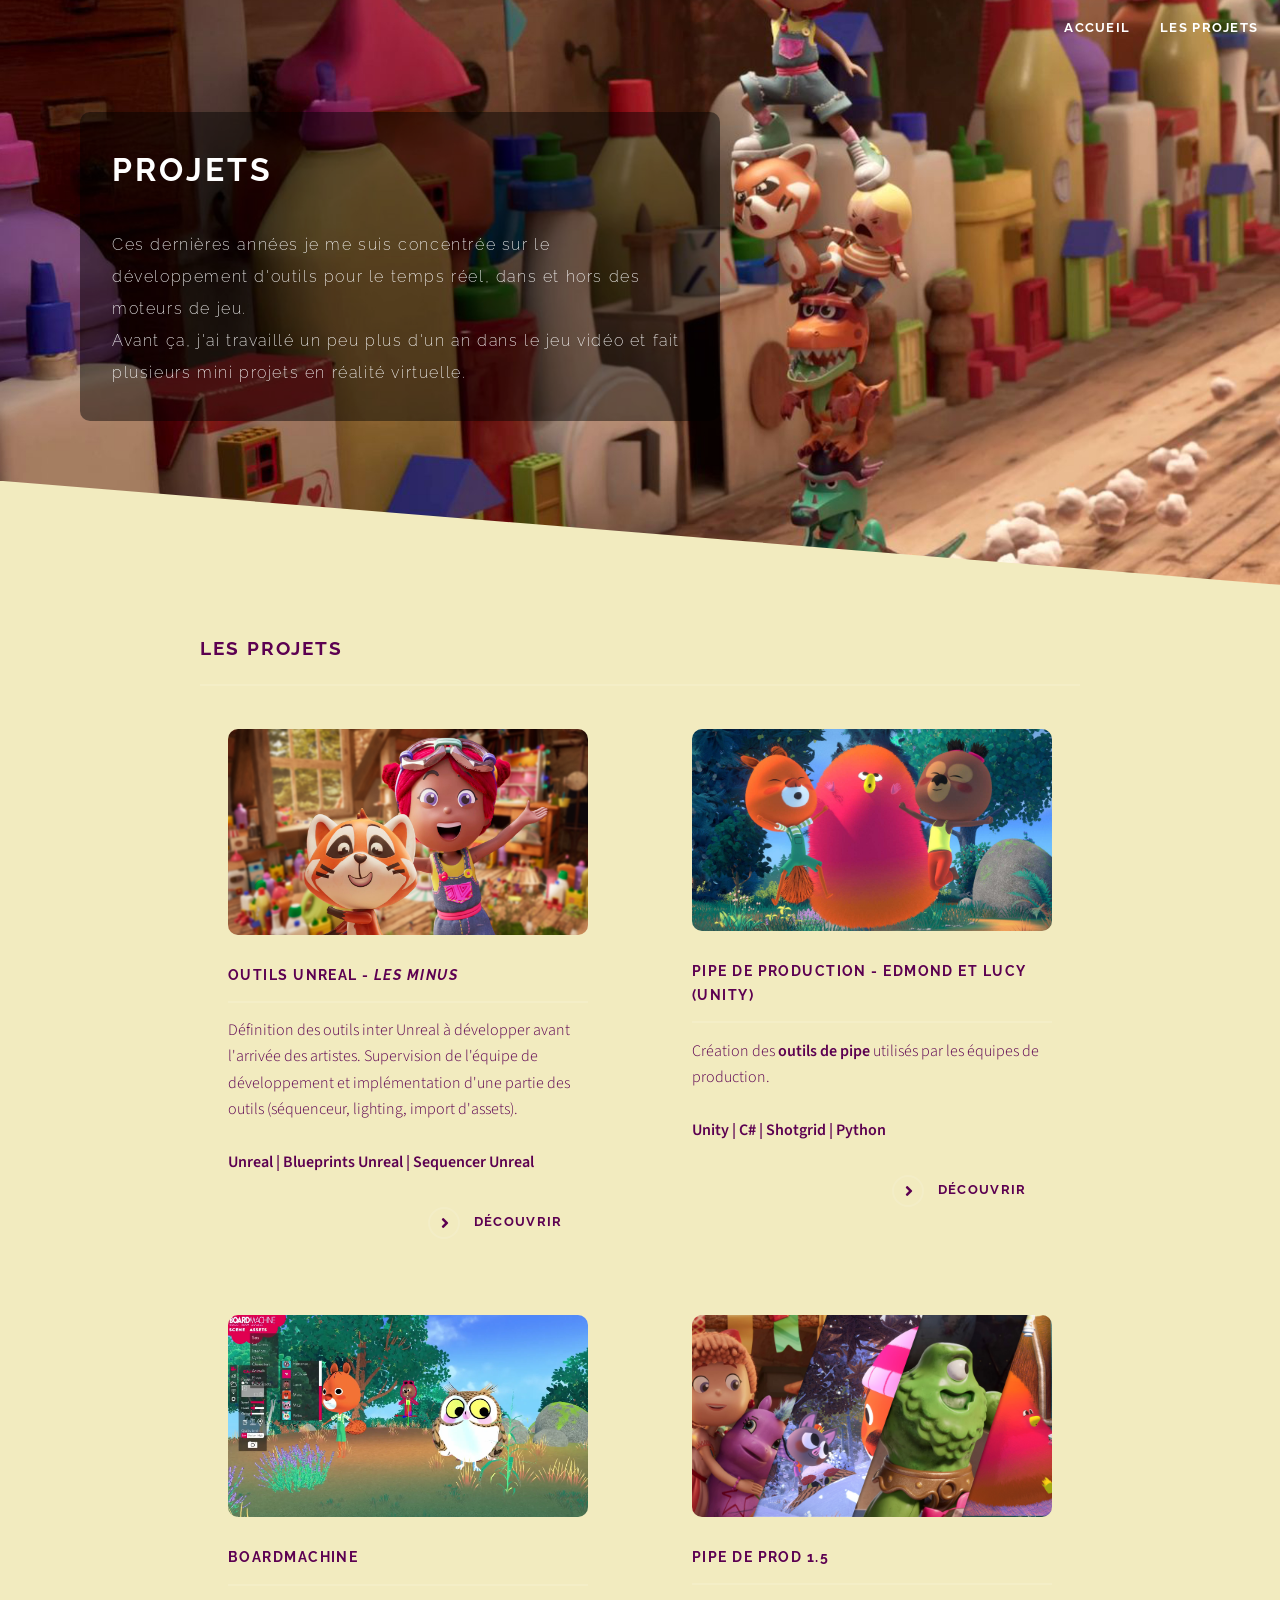
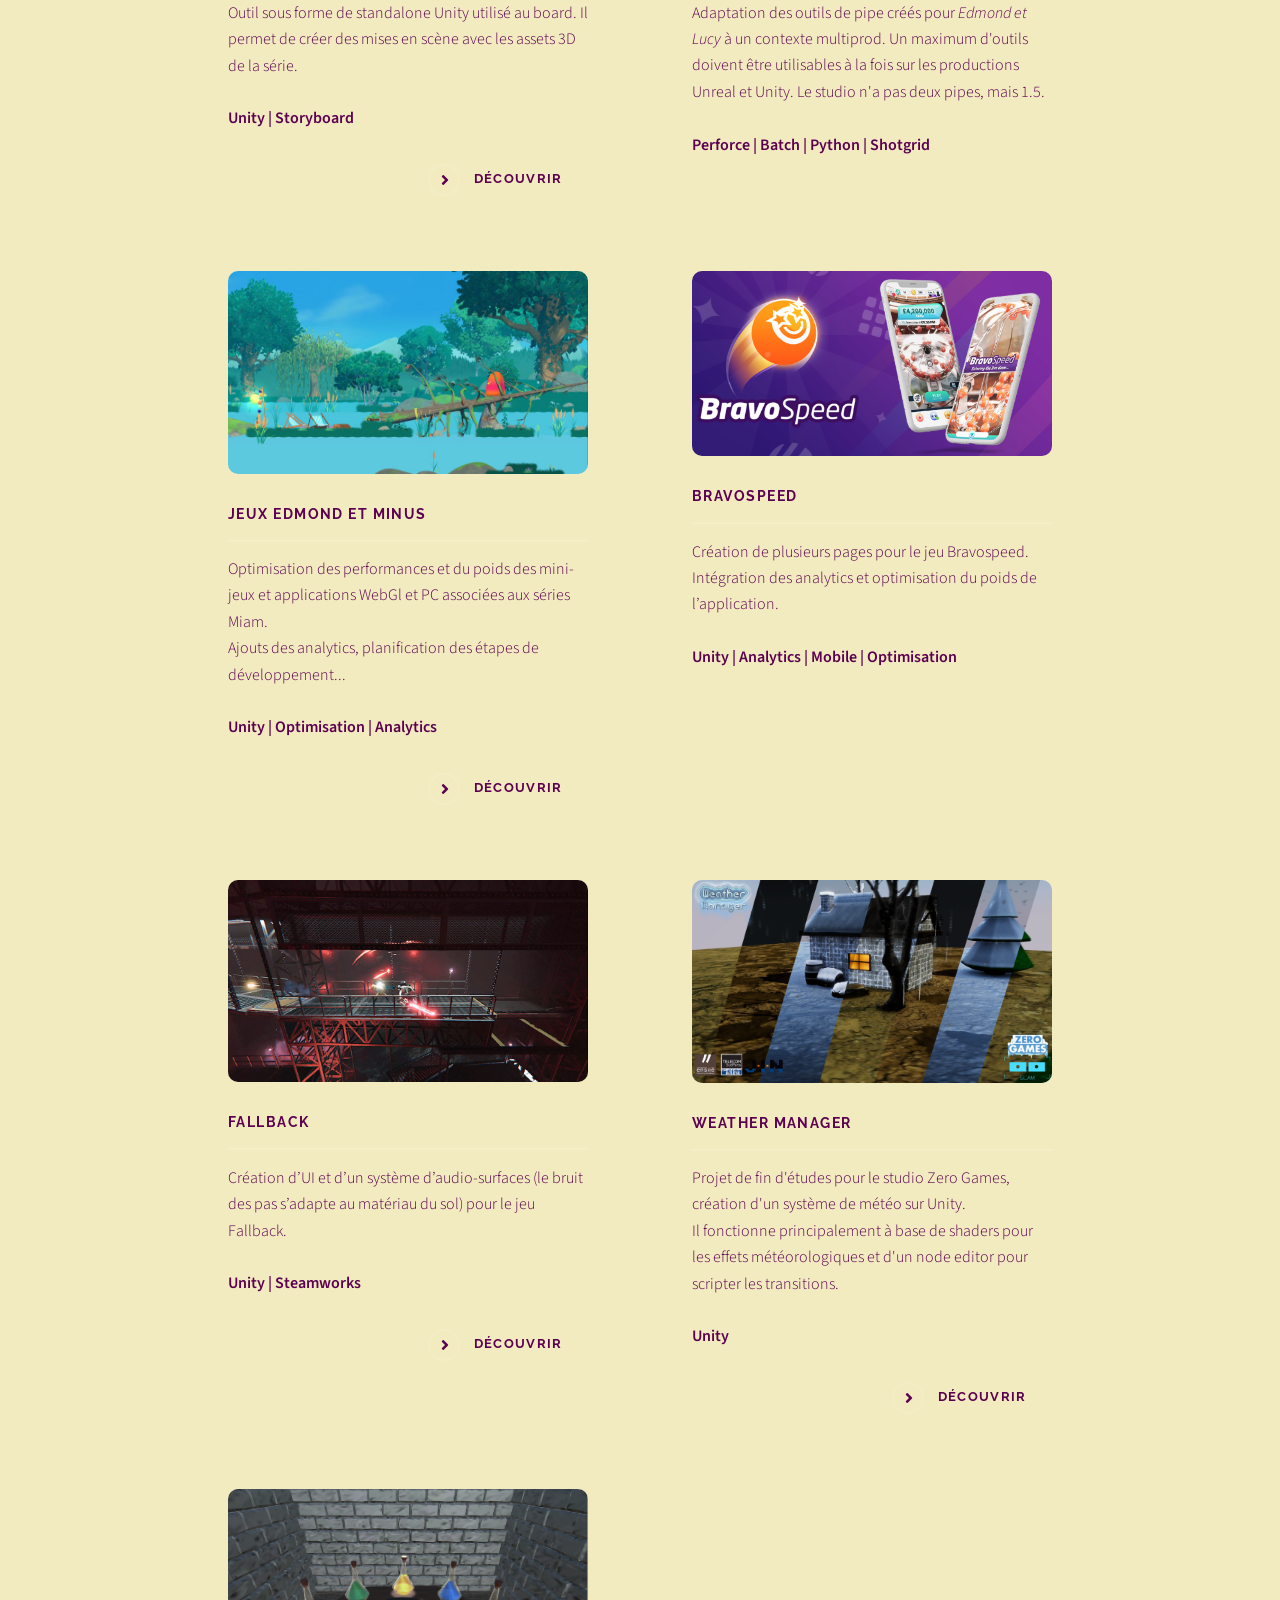
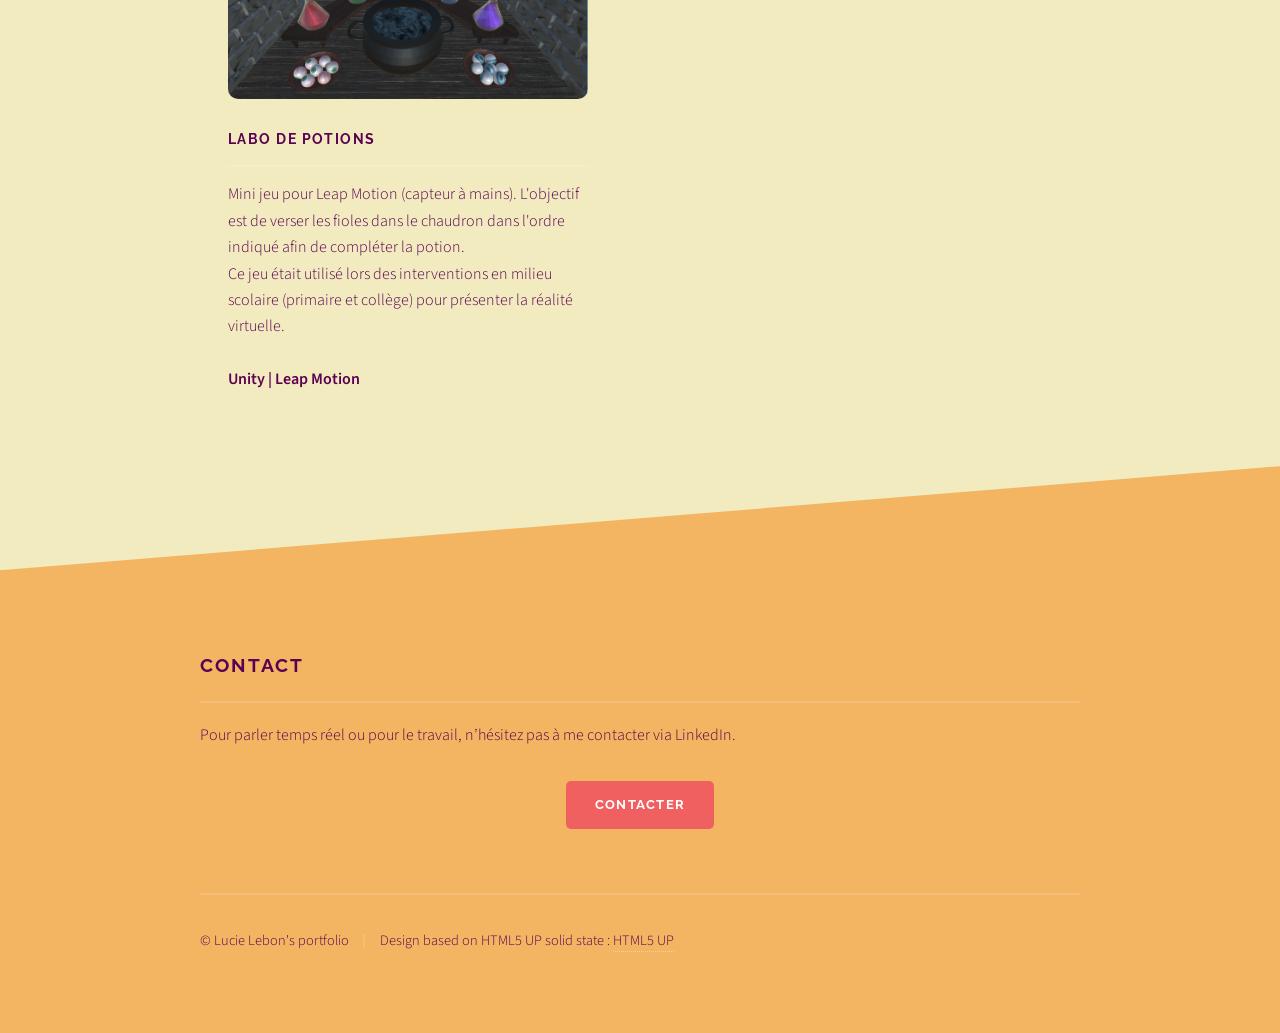
==== commit cd8f01de: "Adding conditions for small screen sizes in the css : bullet list are vertical, padding in buttons" ====
--- a/projets.html
+++ b/projets.html
@@ -29,7 +29,7 @@
 					<section id="banner">
 						<div class="inner">
 							<h1>Projets</h1>
-							<p>Ces dernières années, je me suis concentrée sur le développements d'outils pour le temps réel, dans et hors des moteurs de jeu.<br> Avant ça, j'ai travaillé un peu plus d'un an dans le jeu vidéo et fait plusieurs mini projets en réalité virtuelle.</p>
+							<p>Ces dernières années je me suis concentrée sur le développement d'outils pour le temps réel, dans et hors des moteurs de jeu.<br> Avant ça, j'ai travaillé un peu plus d'un an dans le jeu vidéo et fait plusieurs mini projets en réalité virtuelle.</p>
 						</div>
 					</section>
 
@@ -41,21 +41,21 @@
 									<h2 class="major">Les Projets</h2>
 										<section class="features">
 											<article>
-												<a href="#" class="image"><img src="images/Minus_TitusOli.jpg" alt="" /></a>
+												<a class="image"><img src="images/Minus_TitusOli.jpg" alt="" /></a>
 												<h3 class="major"> Outils Unreal - <em>Les Minus</em></h3>
-												<p> Définition des outils inter Unreal à développer avant l'arrivée des artistes. Superviser de l'équipe de développement et implémentation d'une partie des outils (séquenceur, lighting, import d'assets).
+												<p> Définition des outils inter Unreal à développer avant l'arrivée des artistes. Supervision de l'équipe de développement et implémentation d'une partie des outils (séquenceur, lighting, import d'assets).
 													<br><br><b> Unreal | Blueprints Unreal | Sequencer Unreal</b></p>
 												<a target="_blank" href="https://vimeo.com/1071017228/202556dc96?fl=pl&fe=cm" class="special">Découvrir</a>
 											</article>
 											<article>
-												<a href="#" class="image"><img src="images/Edmond-S1_2.jpg" alt="" /></a>
+												<a class="image"><img src="images/Edmond-S1_2.jpg" alt="" /></a>
 												<h3 class="major">Pipe de production - Edmond et Lucy (Unity)</h3>
 												<p>Création des <b>outils de pipe</b> utilisés par les équipes de production.
 													<br><br><b>Unity | C# | Shotgrid | Python</b></p>												
 												<a target="_blank" href="https://vimeo.com/757089770/e929ce6b4c?fl=pl&fe=cm" class="special">Découvrir</a>
 											</article>
 											<article>
-												<a href="#" class="image"><img src="images/BM_A.png" alt="Boardmachine in use" /></a>
+												<a class="image"><img src="images/BM_A.png" alt="Boardmachine in use" /></a>
 												<h3 class="major">BoardMachine</h3>
 												<p>Outil sous forme de standalone Unity utilisé au board. Il permet de créer des mises en scène avec les assets 3D de la série.
 													<br><br><b>Unity | Storyboard</b>
@@ -63,14 +63,14 @@
 												<a target="_blank" href="https://youtu.be/9EUOyBUL5KM" class="special">Découvrir</a>
 											</article>
 											<article>
-												<a href="#" class="image"><img src="images/Miam.png" alt="" /></a>
+												<a class="image"><img src="images/Miam.png" alt="" /></a>
 												<h3 class="major">Pipe de Prod 1.5</h3>
 												<p>Adaptation des outils de pipe créés pour <em>Edmond et Lucy</em> à un contexte multiprod. Un maximum d'outils doivent être utilisables à la fois sur les productions Unreal et Unity. Le studio n'a pas deux pipes, mais 1.5.
 												<br><br><b>Perforce | Batch | Python | Shotgrid</b>
 												</p>
 											</article>
 											<article>
-												<a href="#" class="image"><img src="images/VoyageChoseB.png" alt="" /></a>
+												<a class="image"><img src="images/VoyageChoseB.png" alt="" /></a>
 												<h3 class="major">Jeux Edmond et Minus</h3>
 												<p>Optimisation des performances et du poids des mini-jeux et applications WebGl et PC associées aux séries Miam.
 													<br> Ajouts des analytics, planification des étapes de développement...
@@ -78,14 +78,14 @@
 												<a target="_blank" href="https://vimeo.com/1075980829/8befa8e661?fl=pl&fe=cm" class="special">Découvrir</a>
 											</article>
 											<article>
-												<a href="#" class="image"><img src="images/BravoSpeed.png" alt="Bravospeed promotionnal visual" /></a>
+												<a class="image"><img src="images/BravoSpeed.png" alt="Bravospeed promotionnal visual" /></a>
 												<h3 class="major">Bravospeed</h3>
 												<p>Création de plusieurs pages pour le jeu Bravospeed. Intégration des analytics et optimisation du poids de l’application.
 													<br><br><b>Unity | Analytics | Mobile | Optimisation</b>
 												</p>
 											</article>
 											<article>
-												<a href="#" class="image"><img src="images/Endroad_Fallback.jpg" alt="Fallback level" /></a>
+												<a class="image"><img src="images/Endroad_Fallback.jpg" alt="Fallback level" /></a>
 												<h3 class="major">Fallback</h3>
 												<p>Création d’UI et d’un système d’audio-surfaces (le bruit des pas s’adapte au matériau du sol) pour le jeu Fallback.
 													<br><br><b>Unity | Steamworks</b>
@@ -93,7 +93,7 @@
 												<a target="_blank" href="https://store.steampowered.com/app/864540/Fallback/" class="special">Découvrir</a>
 											</article>
 											<article>
-												<a href="#" class="image"><img src="images/WeatherManager.png" alt="Une même scène, différents effets météo" /></a>
+												<a class="image"><img src="images/WeatherManager.png" alt="Une même scène, différents effets météo" /></a>
 												<h3 class="major">Weather Manager</h3>
 												<p>Projet de fin d'études pour le studio Zero Games, création d'un système de météo sur Unity.<br> Il fonctionne principalement à base de shaders pour les effets météorologiques et d'un node editor pour scripter les transitions.
 													<br><br><b>Unity</b>
@@ -101,7 +101,7 @@
 												<a target="_blank" href="https://youtu.be/SfbwfLjqabw" class="special">Découvrir</a>
 											</article>
 											<article>
-												<a href="#" class="image"><img src="images/LaboPotions_Square.PNG" alt="Les ingrédients autour du chaudron" /></a>
+												<a class="image"><img src="images/LaboPotions_Square.PNG" alt="Les ingrédients autour du chaudron" /></a>
 												<h3 class="major">Labo de potions</h3>
 												<p>Mini jeu pour Leap Motion (capteur à mains). L'objectif est de verser les fioles dans le chaudron dans l'ordre indiqué afin de compléter la potion.
 													<br> Ce jeu était utilisé lors des interventions en milieu scolaire (primaire et collège) pour présenter la réalité virtuelle.
@@ -120,7 +120,7 @@
 							<h2 class="major">Contact</h2>
 							<p>  Pour parler temps réel ou pour le travail, n’hésitez pas à me contacter via LinkedIn.</p>
 							<div style="text-align: center;">
-								<a target="_blank" href="www.linkedin.com/in/lucielebon" class="button primary">Contacter</a>
+								<a target="_blank" href="https://www.linkedin.com/in/lucielebon" class="button primary">Contacter</a>
 							</div>
 							<ul class="copyright">
 								<li>&copy; Lucie Lebon's portfolio </li><li>Design based on HTML5 UP solid state : <a href="http://html5up.net">HTML5 UP</a></li>
--- a/assets/css/main.css
+++ b/assets/css/main.css
@@ -1733,6 +1733,10 @@
 
 				.row > .off-6-xsmall {
 					margin-left: 50%;
+				}
+
+				.row > .col-6-medium {
+					width: 80%;
 				}
 
 				.row > .col-7-xsmall {
@@ -3034,6 +3038,10 @@
 			button,
 			.button {
 				padding: 0;
+			}
+
+			.button.primary{
+				padding: 0em 2.25em;
 			}
 
 		}
@@ -3601,6 +3609,18 @@
 
 		}
 
+		@media screen and (max-width: 480px) {
+			#banner h1 {
+
+				font-size: 150%;
+				padding: 0.75em;
+			}
+
+			#banner h2 {
+				font-size: 1.40em;
+			}
+		}
+
 		body.is-preload #banner .logo {
 			-moz-transform: translateY(0.5em);
 			-webkit-transform: translateY(0.5em);
